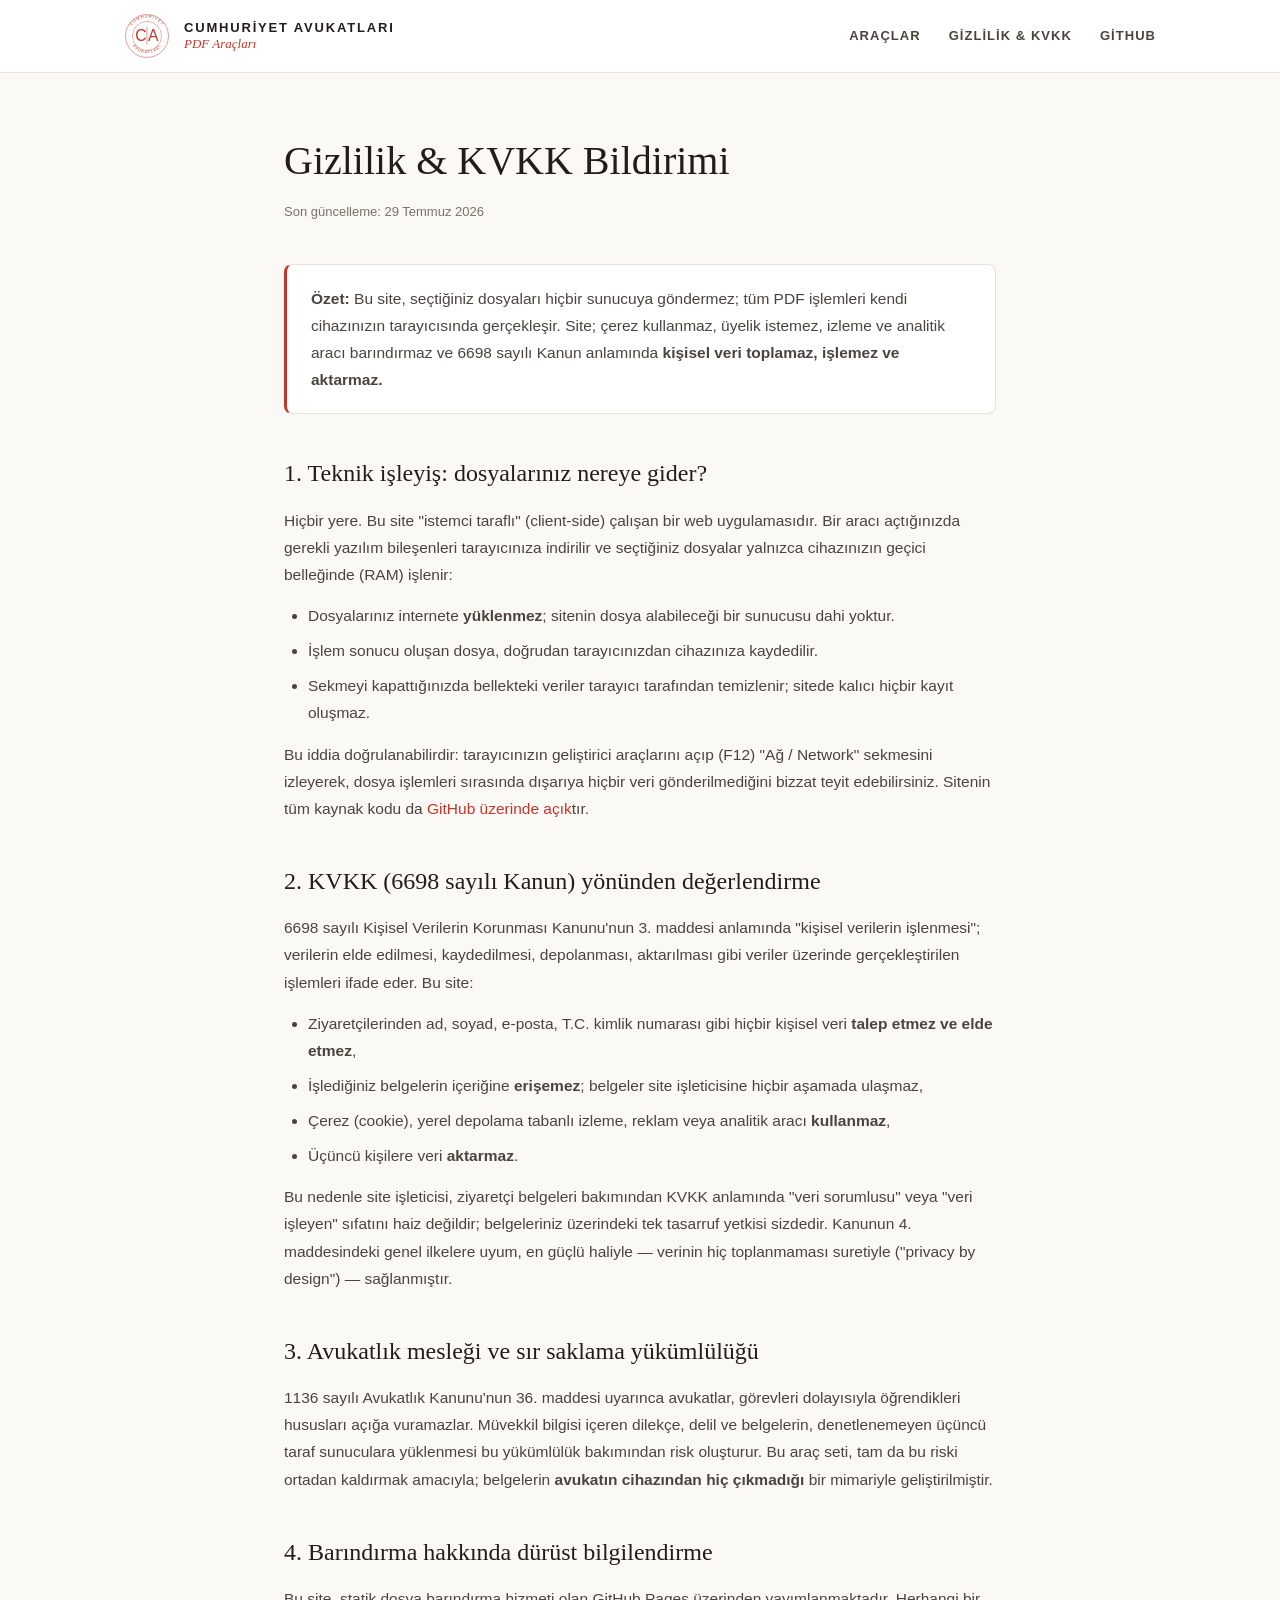
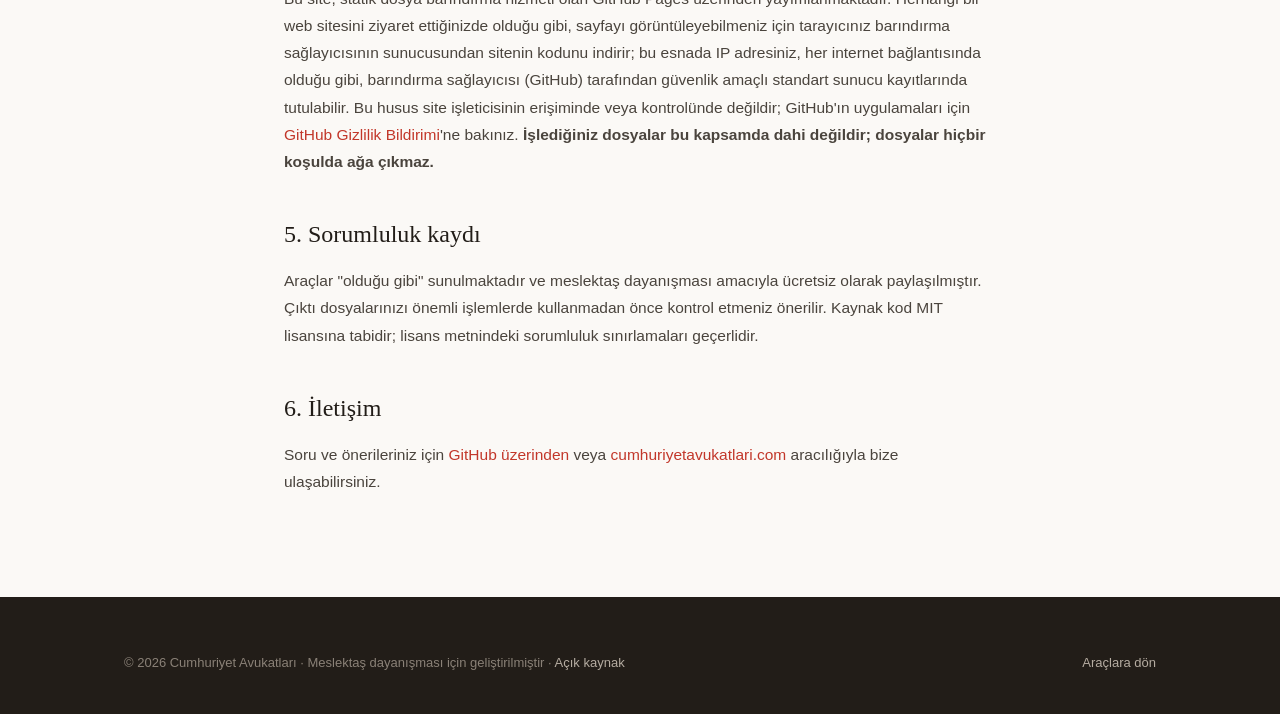
==== gizlilik.html @ 19252220 "Cumhuriyet Avukatları PDF Araçları: tarayıcıda çalışan açık kaynak PDF araç seti Avukatlar için %100" ====
<!DOCTYPE html>
<html lang="tr">
<head>
<meta charset="UTF-8">
<meta name="viewport" content="width=device-width, initial-scale=1.0">
<title>Gizlilik &amp; KVKK Bildirimi — Cumhuriyet Avukatları PDF Araçları</title>
<meta name="description" content="Cumhuriyet Avukatları PDF Araçları gizlilik ve KVKK bildirimi: bu site kişisel veri toplamaz, işlemez ve aktarmaz. Tüm işlemler tarayıcınızda gerçekleşir.">
<link rel="icon" type="image/svg+xml" href="assets/favicon.svg">
<link rel="stylesheet" href="assets/css/style.css">
</head>
<body>

<header class="site-header">
  <div class="container header-inner">
    <a class="brand" href="index.html">
      <img src="assets/logo.svg" alt="Cumhuriyet Avukatları logosu" class="brand-logo">
      <span class="brand-text"><strong>CUMHUR&#304;YET AVUKATLARI</strong><small>PDF Araçları</small></span>
    </a>
    <nav class="site-nav">
      <a href="index.html#araclar">Araçlar</a>
      <a href="gizlilik.html">Gizlilik &amp; KVKK</a>
      <a href="https://github.com/ersancetin/cumhuriyet-avukatlari" target="_blank" rel="noopener">GitHub</a>
    </nav>
  </div>
</header>

<main class="prose">
  <div class="container-narrow">
    <h1>Gizlilik &amp; KVKK Bildirimi</h1>
    <p class="updated">Son güncelleme: 29 Temmuz 2026</p>

    <div class="callout">
      <p><strong>Özet:</strong> Bu site, seçtiğiniz dosyaları hiçbir sunucuya göndermez; tüm PDF işlemleri
      kendi cihazınızın tarayıcısında gerçekleşir. Site; çerez kullanmaz, üyelik istemez, izleme ve analitik
      aracı barındırmaz ve 6698 sayılı Kanun anlamında <strong>kişisel veri toplamaz, işlemez ve aktarmaz.</strong></p>
    </div>

    <h2>1. Teknik işleyiş: dosyalarınız nereye gider?</h2>
    <p>Hiçbir yere. Bu site "istemci taraflı" (client-side) çalışan bir web uygulamasıdır. Bir aracı
    açtığınızda gerekli yazılım bileşenleri tarayıcınıza indirilir ve seçtiğiniz dosyalar yalnızca
    cihazınızın geçici belleğinde (RAM) işlenir:</p>
    <ul>
      <li>Dosyalarınız internete <strong>yüklenmez</strong>; sitenin dosya alabileceği bir sunucusu dahi yoktur.</li>
      <li>İşlem sonucu oluşan dosya, doğrudan tarayıcınızdan cihazınıza kaydedilir.</li>
      <li>Sekmeyi kapattığınızda bellekteki veriler tarayıcı tarafından temizlenir; sitede kalıcı hiçbir kayıt oluşmaz.</li>
    </ul>
    <p>Bu iddia doğrulanabilirdir: tarayıcınızın geliştirici araçlarını açıp (F12) "Ağ / Network" sekmesini
    izleyerek, dosya işlemleri sırasında dışarıya hiçbir veri gönderilmediğini bizzat teyit edebilirsiniz.
    Sitenin tüm kaynak kodu da <a href="https://github.com/ersancetin/cumhuriyet-avukatlari" target="_blank" rel="noopener">GitHub üzerinde açık</a>tır.</p>

    <h2>2. KVKK (6698 sayılı Kanun) yönünden değerlendirme</h2>
    <p>6698 sayılı Kişisel Verilerin Korunması Kanunu'nun 3. maddesi anlamında "kişisel verilerin işlenmesi";
    verilerin elde edilmesi, kaydedilmesi, depolanması, aktarılması gibi veriler üzerinde gerçekleştirilen
    işlemleri ifade eder. Bu site:</p>
    <ul>
      <li>Ziyaretçilerinden ad, soyad, e-posta, T.C. kimlik numarası gibi hiçbir kişisel veri <strong>talep etmez ve elde etmez</strong>,</li>
      <li>İşlediğiniz belgelerin içeriğine <strong>erişemez</strong>; belgeler site işleticisine hiçbir aşamada ulaşmaz,</li>
      <li>Çerez (cookie), yerel depolama tabanlı izleme, reklam veya analitik aracı <strong>kullanmaz</strong>,</li>
      <li>Üçüncü kişilere veri <strong>aktarmaz</strong>.</li>
    </ul>
    <p>Bu nedenle site işleticisi, ziyaretçi belgeleri bakımından KVKK anlamında "veri sorumlusu" veya
    "veri işleyen" sıfatını haiz değildir; belgeleriniz üzerindeki tek tasarruf yetkisi sizdedir. Kanunun
    4. maddesindeki genel ilkelere uyum, en güçlü haliyle — verinin hiç toplanmaması suretiyle ("privacy by design") — sağlanmıştır.</p>

    <h2>3. Avukatlık mesleği ve sır saklama yükümlülüğü</h2>
    <p>1136 sayılı Avukatlık Kanunu'nun 36. maddesi uyarınca avukatlar, görevleri dolayısıyla öğrendikleri
    hususları açığa vuramazlar. Müvekkil bilgisi içeren dilekçe, delil ve belgelerin, denetlenemeyen üçüncü
    taraf sunuculara yüklenmesi bu yükümlülük bakımından risk oluşturur. Bu araç seti, tam da bu riski ortadan
    kaldırmak amacıyla; belgelerin <strong>avukatın cihazından hiç çıkmadığı</strong> bir mimariyle geliştirilmiştir.</p>

    <h2>4. Barındırma hakkında dürüst bilgilendirme</h2>
    <p>Bu site, statik dosya barındırma hizmeti olan GitHub Pages üzerinden yayımlanmaktadır. Herhangi bir web
    sitesini ziyaret ettiğinizde olduğu gibi, sayfayı görüntüleyebilmeniz için tarayıcınız barındırma
    sağlayıcısının sunucusundan sitenin kodunu indirir; bu esnada IP adresiniz, her internet bağlantısında
    olduğu gibi, barındırma sağlayıcısı (GitHub) tarafından güvenlik amaçlı standart sunucu kayıtlarında
    tutulabilir. Bu husus site işleticisinin erişiminde veya kontrolünde değildir; GitHub'ın uygulamaları için
    <a href="https://docs.github.com/en/site-policy/privacy-policies/github-general-privacy-statement" target="_blank" rel="noopener">GitHub Gizlilik Bildirimi</a>'ne bakınız.
    <strong>İşlediğiniz dosyalar bu kapsamda dahi değildir; dosyalar hiçbir koşulda ağa çıkmaz.</strong></p>

    <h2>5. Sorumluluk kaydı</h2>
    <p>Araçlar "olduğu gibi" sunulmaktadır ve meslektaş dayanışması amacıyla ücretsiz olarak paylaşılmıştır.
    Çıktı dosyalarınızı önemli işlemlerde kullanmadan önce kontrol etmeniz önerilir. Kaynak kod MIT lisansına
    tabidir; lisans metnindeki sorumluluk sınırlamaları geçerlidir.</p>

    <h2>6. İletişim</h2>
    <p>Soru ve önerileriniz için <a href="https://github.com/ersancetin/cumhuriyet-avukatlari/issues" target="_blank" rel="noopener">GitHub üzerinden</a>
    veya <a href="https://cumhuriyetavukatlari.com" target="_blank" rel="noopener">cumhuriyetavukatlari.com</a> aracılığıyla bize ulaşabilirsiniz.</p>
  </div>
</main>

<footer class="site-footer">
  <div class="container">
    <div class="footer-bottom" style="border-top:none;margin-top:0;padding-top:0">
      <span>&copy; 2026 Cumhuriyet Avukatları &middot; Meslektaş dayanışması için geliştirilmiştir &middot; <a href="https://github.com/ersancetin/cumhuriyet-avukatlari" target="_blank" rel="noopener">Açık kaynak</a></span>
      <span><a href="index.html#araclar">Araçlara dön</a></span>
    </div>
  </div>
</footer>

</body>
</html>
---- assets/css/style.css ----
/* ============================================================
   Cumhuriyet Avukatları · PDF Araçları
   Açık kaynak — https://github.com/ersancetin/cumhuriyet-avukatlari
   ============================================================ */

:root {
  --red: #C2372A;
  --red-dark: #A32C20;
  --red-soft: #FBEEEC;
  --ink: #221D18;
  --ink-soft: #4A443D;
  --muted: #7A7268;
  --paper: #FBF9F6;
  --white: #FFFFFF;
  --line: #E9E2D9;
  --line-strong: #D8CFC4;
  --serif: Georgia, 'Times New Roman', Times, serif;
  --sans: -apple-system, BlinkMacSystemFont, 'Segoe UI', Roboto, 'Helvetica Neue', Arial, sans-serif;
  --radius: 10px;
  --shadow: 0 1px 2px rgba(34, 29, 24, .04), 0 8px 24px rgba(34, 29, 24, .05);
}

* { margin: 0; padding: 0; box-sizing: border-box; }

html { scroll-behavior: smooth; }

body {
  font-family: var(--sans);
  color: var(--ink);
  background: var(--paper);
  line-height: 1.6;
  font-size: 16px;
  -webkit-font-smoothing: antialiased;
}

.container { max-width: 1080px; margin: 0 auto; padding: 0 24px; }
.container-narrow { max-width: 760px; margin: 0 auto; padding: 0 24px; }

a { color: var(--red); text-decoration: none; }
a:hover { color: var(--red-dark); }

/* ---------- Header ---------- */

.site-header {
  background: var(--white);
  border-bottom: 1px solid var(--line);
  position: sticky;
  top: 0;
  z-index: 50;
}

.header-inner {
  display: flex;
  align-items: center;
  justify-content: space-between;
  height: 72px;
}

.brand { display: flex; align-items: center; gap: 14px; color: var(--ink); }
.brand:hover { color: var(--ink); }
.brand-logo { width: 46px; height: 46px; display: block; }
.brand-text { display: flex; flex-direction: column; line-height: 1.25; }
.brand-text strong {
  font-size: 13px;
  letter-spacing: .14em;
  font-weight: 700;
}
.brand-text small {
  font-family: var(--serif);
  font-style: italic;
  font-size: 13px;
  color: var(--red);
}

.site-nav { display: flex; gap: 28px; align-items: center; }
.site-nav a {
  color: var(--ink-soft);
  font-size: 13px;
  font-weight: 600;
  letter-spacing: .08em;
  text-transform: uppercase;
}
.site-nav a:hover { color: var(--red); }

/* ---------- Hero ---------- */

.hero { padding: 88px 0 64px; text-align: center; }

.overline {
  display: inline-block;
  font-size: 12px;
  font-weight: 700;
  letter-spacing: .22em;
  text-transform: uppercase;
  color: var(--red);
  margin-bottom: 20px;
}

.hero h1 {
  font-family: var(--serif);
  font-size: clamp(34px, 5vw, 52px);
  font-weight: 400;
  line-height: 1.15;
  max-width: 760px;
  margin: 0 auto 22px;
}

.hero h1 em { font-style: italic; color: var(--red); }

.hero p.lead {
  font-size: 18px;
  color: var(--muted);
  max-width: 640px;
  margin: 0 auto 36px;
}

.hero-actions { display: flex; gap: 14px; justify-content: center; flex-wrap: wrap; }

/* ---------- Buttons ---------- */

.btn {
  display: inline-flex;
  align-items: center;
  justify-content: center;
  gap: 8px;
  padding: 13px 28px;
  border-radius: 8px;
  font-size: 14px;
  font-weight: 700;
  letter-spacing: .04em;
  cursor: pointer;
  border: 1px solid transparent;
  transition: all .15s ease;
  font-family: var(--sans);
}

.btn-primary { background: var(--red); color: var(--white); }
.btn-primary:hover { background: var(--red-dark); color: var(--white); }
.btn-primary:disabled { background: var(--line-strong); cursor: not-allowed; color: var(--white); }

.btn-outline { background: transparent; color: var(--ink); border-color: var(--line-strong); }
.btn-outline:hover { border-color: var(--red); color: var(--red); }

.btn-block { width: 100%; padding: 15px 28px; font-size: 15px; }

/* ---------- Trust strip ---------- */

.trust-strip { border-top: 1px solid var(--line); border-bottom: 1px solid var(--line); background: var(--white); }
.trust-items { display: grid; grid-template-columns: repeat(auto-fit, minmax(200px, 1fr)); }
.trust-item {
  padding: 22px 16px;
  text-align: center;
  font-size: 12px;
  font-weight: 700;
  letter-spacing: .14em;
  text-transform: uppercase;
  color: var(--ink-soft);
  border-left: 1px solid var(--line);
  display: flex;
  align-items: center;
  justify-content: center;
  gap: 10px;
}
.trust-item:first-child { border-left: none; }
.trust-item svg { color: var(--red); flex-shrink: 0; }

/* ---------- Sections ---------- */

.section { padding: 80px 0; }
.section-head { text-align: center; margin-bottom: 48px; }
.section-head h2 {
  font-family: var(--serif);
  font-size: clamp(26px, 3.4vw, 36px);
  font-weight: 400;
  margin-bottom: 12px;
}
.section-head p { color: var(--muted); max-width: 560px; margin: 0 auto; }

/* ---------- Tool grid ---------- */

.tool-grid {
  display: grid;
  grid-template-columns: repeat(auto-fill, minmax(240px, 1fr));
  gap: 18px;
}

.tool-card {
  background: var(--white);
  border: 1px solid var(--line);
  border-radius: var(--radius);
  padding: 26px 24px;
  color: var(--ink);
  display: block;
  transition: all .15s ease;
}
.tool-card:hover {
  border-color: var(--red);
  transform: translateY(-2px);
  box-shadow: var(--shadow);
  color: var(--ink);
}
.tool-card .icon {
  width: 42px; height: 42px;
  border-radius: 9px;
  background: var(--red-soft);
  color: var(--red);
  display: flex; align-items: center; justify-content: center;
  margin-bottom: 16px;
}
.tool-card h3 { font-size: 16px; font-weight: 700; margin-bottom: 6px; }
.tool-card p { font-size: 13.5px; color: var(--muted); line-height: 1.5; }
.tool-card .badge {
  display: inline-block;
  font-size: 10px;
  font-weight: 700;
  letter-spacing: .1em;
  text-transform: uppercase;
  color: var(--red);
  border: 1px solid var(--red);
  border-radius: 99px;
  padding: 2px 9px;
  margin-top: 12px;
}

/* ---------- Security section ---------- */

.section-dark {
  background: var(--ink);
  color: #EFEAE3;
  padding: 84px 0;
}
.section-dark .section-head h2 { color: var(--white); }
.section-dark .section-head p { color: #B5ACA1; }

.sec-grid { display: grid; grid-template-columns: repeat(auto-fit, minmax(260px, 1fr)); gap: 40px; margin-top: 8px; }
.sec-item h3 {
  font-family: var(--serif);
  font-weight: 400;
  font-size: 19px;
  color: var(--white);
  margin-bottom: 10px;
  display: flex; align-items: center; gap: 10px;
}
.sec-item h3 svg { color: var(--red); flex-shrink: 0; }
.sec-item p { font-size: 14.5px; color: #B5ACA1; line-height: 1.7; }
.sec-item a { color: #E8A79E; }
.sec-item a:hover { color: var(--white); }

.sec-note {
  margin-top: 48px;
  border: 1px solid #3A342D;
  border-left: 3px solid var(--red);
  border-radius: 8px;
  padding: 22px 26px;
  font-size: 14.5px;
  color: #CFC7BC;
  line-height: 1.7;
}
.sec-note strong { color: var(--white); }

/* ---------- Open source section ---------- */

.opensource { text-align: center; }
.opensource .kicker { font-family: var(--serif); font-style: italic; color: var(--muted); margin-bottom: 28px; font-size: 17px; }
.code-chip {
  display: inline-flex;
  align-items: center;
  gap: 10px;
  font-family: ui-monospace, 'SF Mono', Menlo, Consolas, monospace;
  font-size: 13.5px;
  background: var(--white);
  border: 1px solid var(--line-strong);
  border-radius: 8px;
  padding: 12px 20px;
  color: var(--ink-soft);
}

/* ---------- Footer ---------- */

.site-footer {
  background: var(--ink);
  color: #B5ACA1;
  padding: 56px 0 40px;
  font-size: 14px;
}
.footer-grid { display: flex; justify-content: space-between; gap: 40px; flex-wrap: wrap; }
.footer-brand { max-width: 380px; }
.footer-brand .brand-text strong { color: var(--white); }
.footer-brand p { margin-top: 16px; line-height: 1.7; font-size: 13.5px; }
.footer-col h4 {
  font-size: 12px;
  letter-spacing: .16em;
  text-transform: uppercase;
  color: var(--white);
  margin-bottom: 14px;
}
.footer-col ul { list-style: none; }
.footer-col li { margin-bottom: 9px; }
.footer-col a { color: #B5ACA1; }
.footer-col a:hover { color: var(--white); }
.footer-bottom {
  border-top: 1px solid #3A342D;
  margin-top: 44px;
  padding-top: 24px;
  display: flex;
  justify-content: space-between;
  gap: 16px;
  flex-wrap: wrap;
  font-size: 13px;
  color: #8A8177;
}
.footer-bottom a { color: #B5ACA1; }
.footer-bottom a:hover { color: var(--white); }

/* ---------- Tool page ---------- */

.tool-page { padding: 56px 0 88px; }
.tool-head { text-align: center; margin-bottom: 36px; }
.tool-head .icon {
  width: 56px; height: 56px;
  border-radius: 12px;
  background: var(--red-soft);
  color: var(--red);
  display: inline-flex; align-items: center; justify-content: center;
  margin-bottom: 18px;
}
.tool-head h1 { font-family: var(--serif); font-weight: 400; font-size: clamp(28px, 4vw, 38px); margin-bottom: 10px; }
.tool-head p { color: var(--muted); max-width: 560px; margin: 0 auto; }

.privacy-pill {
  display: inline-flex;
  align-items: center;
  gap: 8px;
  margin-top: 18px;
  font-size: 12.5px;
  font-weight: 600;
  color: #22683B;
  background: #EDF6F0;
  border: 1px solid #CCE5D6;
  border-radius: 99px;
  padding: 7px 16px;
}
.privacy-pill svg { flex-shrink: 0; }

.tool-panel {
  background: var(--white);
  border: 1px solid var(--line);
  border-radius: 14px;
  padding: 28px;
  box-shadow: var(--shadow);
}

.dropzone {
  border: 1.5px dashed var(--line-strong);
  border-radius: 12px;
  padding: 52px 24px;
  text-align: center;
  cursor: pointer;
  transition: all .15s ease;
  background: var(--paper);
}
.dropzone:hover, .dropzone.dragover { border-color: var(--red); background: var(--red-soft); }
.dropzone svg { color: var(--red); margin-bottom: 14px; }
.dropzone .dz-title { font-weight: 700; font-size: 16px; margin-bottom: 6px; }
.dropzone .dz-sub { font-size: 13.5px; color: var(--muted); }
.dropzone input[type=file] { display: none; }

.file-list { margin-top: 18px; display: flex; flex-direction: column; gap: 8px; }
.file-row {
  display: flex;
  align-items: center;
  gap: 12px;
  border: 1px solid var(--line);
  border-radius: 8px;
  padding: 10px 14px;
  background: var(--white);
  font-size: 14px;
}
.file-row .f-icon { color: var(--red); flex-shrink: 0; display: flex; }
.file-row .f-name { flex: 1; overflow: hidden; text-overflow: ellipsis; white-space: nowrap; font-weight: 600; }
.file-row .f-meta { color: var(--muted); font-size: 12.5px; white-space: nowrap; }
.file-row .f-actions { display: flex; gap: 4px; }
.icon-btn {
  border: 1px solid var(--line);
  background: var(--white);
  border-radius: 6px;
  width: 28px; height: 28px;
  display: inline-flex; align-items: center; justify-content: center;
  cursor: pointer;
  color: var(--ink-soft);
  font-size: 14px;
  line-height: 1;
  transition: all .12s ease;
}
.icon-btn:hover { border-color: var(--red); color: var(--red); }
.icon-btn:disabled { opacity: .35; cursor: default; }
.icon-btn:disabled:hover { border-color: var(--line); color: var(--ink-soft); }

.options { margin-top: 22px; display: grid; gap: 18px; }
.opt-group label.opt-label {
  display: block;
  font-size: 12px;
  font-weight: 700;
  letter-spacing: .1em;
  text-transform: uppercase;
  color: var(--ink-soft);
  margin-bottom: 8px;
}
.opt-row { display: flex; gap: 10px; flex-wrap: wrap; }
.opt-choice {
  border: 1px solid var(--line-strong);
  border-radius: 8px;
  padding: 9px 16px;
  font-size: 13.5px;
  font-weight: 600;
  cursor: pointer;
  background: var(--white);
  color: var(--ink-soft);
  transition: all .12s ease;
  user-select: none;
}
.opt-choice:hover { border-color: var(--red); }
.opt-choice.active { border-color: var(--red); background: var(--red-soft); color: var(--red); }
.opt-choice input { display: none; }

.text-input, select.text-input {
  width: 100%;
  border: 1px solid var(--line-strong);
  border-radius: 8px;
  padding: 11px 14px;
  font-size: 14.5px;
  font-family: var(--sans);
  color: var(--ink);
  background: var(--white);
}
.text-input:focus { outline: none; border-color: var(--red); }
.opt-hint { font-size: 12.5px; color: var(--muted); margin-top: 6px; }

.range-wrap { display: flex; align-items: center; gap: 14px; }
.range-wrap input[type=range] { flex: 1; accent-color: var(--red); }
.range-val { font-size: 13px; font-weight: 700; color: var(--ink-soft); min-width: 44px; text-align: right; }

.run-area { margin-top: 24px; }

.progress-wrap { margin-top: 18px; display: none; }
.progress-bar { height: 6px; background: var(--line); border-radius: 99px; overflow: hidden; }
.progress-fill { height: 100%; width: 0%; background: var(--red); border-radius: 99px; transition: width .2s ease; }
.status-text { margin-top: 10px; font-size: 13.5px; color: var(--muted); text-align: center; }

.result-area { margin-top: 22px; display: none; }
.result-box {
  border: 1px solid #CCE5D6;
  background: #EDF6F0;
  border-radius: 10px;
  padding: 22px;
  text-align: center;
}
.result-box .r-title { font-weight: 700; color: #22683B; margin-bottom: 4px; }
.result-box .r-sub { font-size: 13.5px; color: var(--muted); margin-bottom: 16px; }

.error-box {
  margin-top: 18px;
  border: 1px solid #E7C4BE;
  background: #FBEEEC;
  color: #8E2B20;
  border-radius: 10px;
  padding: 16px 20px;
  font-size: 14px;
  display: none;
}

.tool-note {
  margin-top: 20px;
  font-size: 13px;
  color: var(--muted);
  border-left: 3px solid var(--line-strong);
  padding-left: 14px;
  line-height: 1.6;
}

.back-link {
  display: inline-flex;
  align-items: center;
  gap: 6px;
  font-size: 13px;
  font-weight: 600;
  letter-spacing: .06em;
  text-transform: uppercase;
  color: var(--muted);
  margin-bottom: 28px;
}
.back-link:hover { color: var(--red); }

/* ---------- Legal / prose page ---------- */

.prose { padding: 56px 0 88px; }
.prose h1 { font-family: var(--serif); font-weight: 400; font-size: clamp(30px, 4vw, 40px); margin-bottom: 8px; }
.prose .updated { font-size: 13px; color: var(--muted); margin-bottom: 40px; }
.prose h2 { font-family: var(--serif); font-weight: 400; font-size: 24px; margin: 40px 0 14px; }
.prose h3 { font-size: 16px; margin: 26px 0 10px; }
.prose p, .prose li { color: var(--ink-soft); font-size: 15.5px; line-height: 1.75; }
.prose p { margin-bottom: 14px; }
.prose ul, .prose ol { padding-left: 24px; margin-bottom: 14px; }
.prose li { margin-bottom: 8px; }
.prose .callout {
  border: 1px solid var(--line);
  border-left: 3px solid var(--red);
  background: var(--white);
  border-radius: 8px;
  padding: 20px 24px;
  margin: 24px 0;
}
.prose .callout p { margin-bottom: 0; }

/* ---------- Responsive ---------- */

@media (max-width: 720px) {
  .header-inner { height: 64px; }
  .brand-text strong { font-size: 11px; }
  .site-nav { gap: 16px; }
  .site-nav a { font-size: 11px; }
  .hero { padding: 60px 0 48px; }
  .section { padding: 56px 0; }
  .tool-panel { padding: 20px 16px; }
  .trust-item { border-left: none; border-top: 1px solid var(--line); }
  .trust-item:first-child { border-top: none; }
}
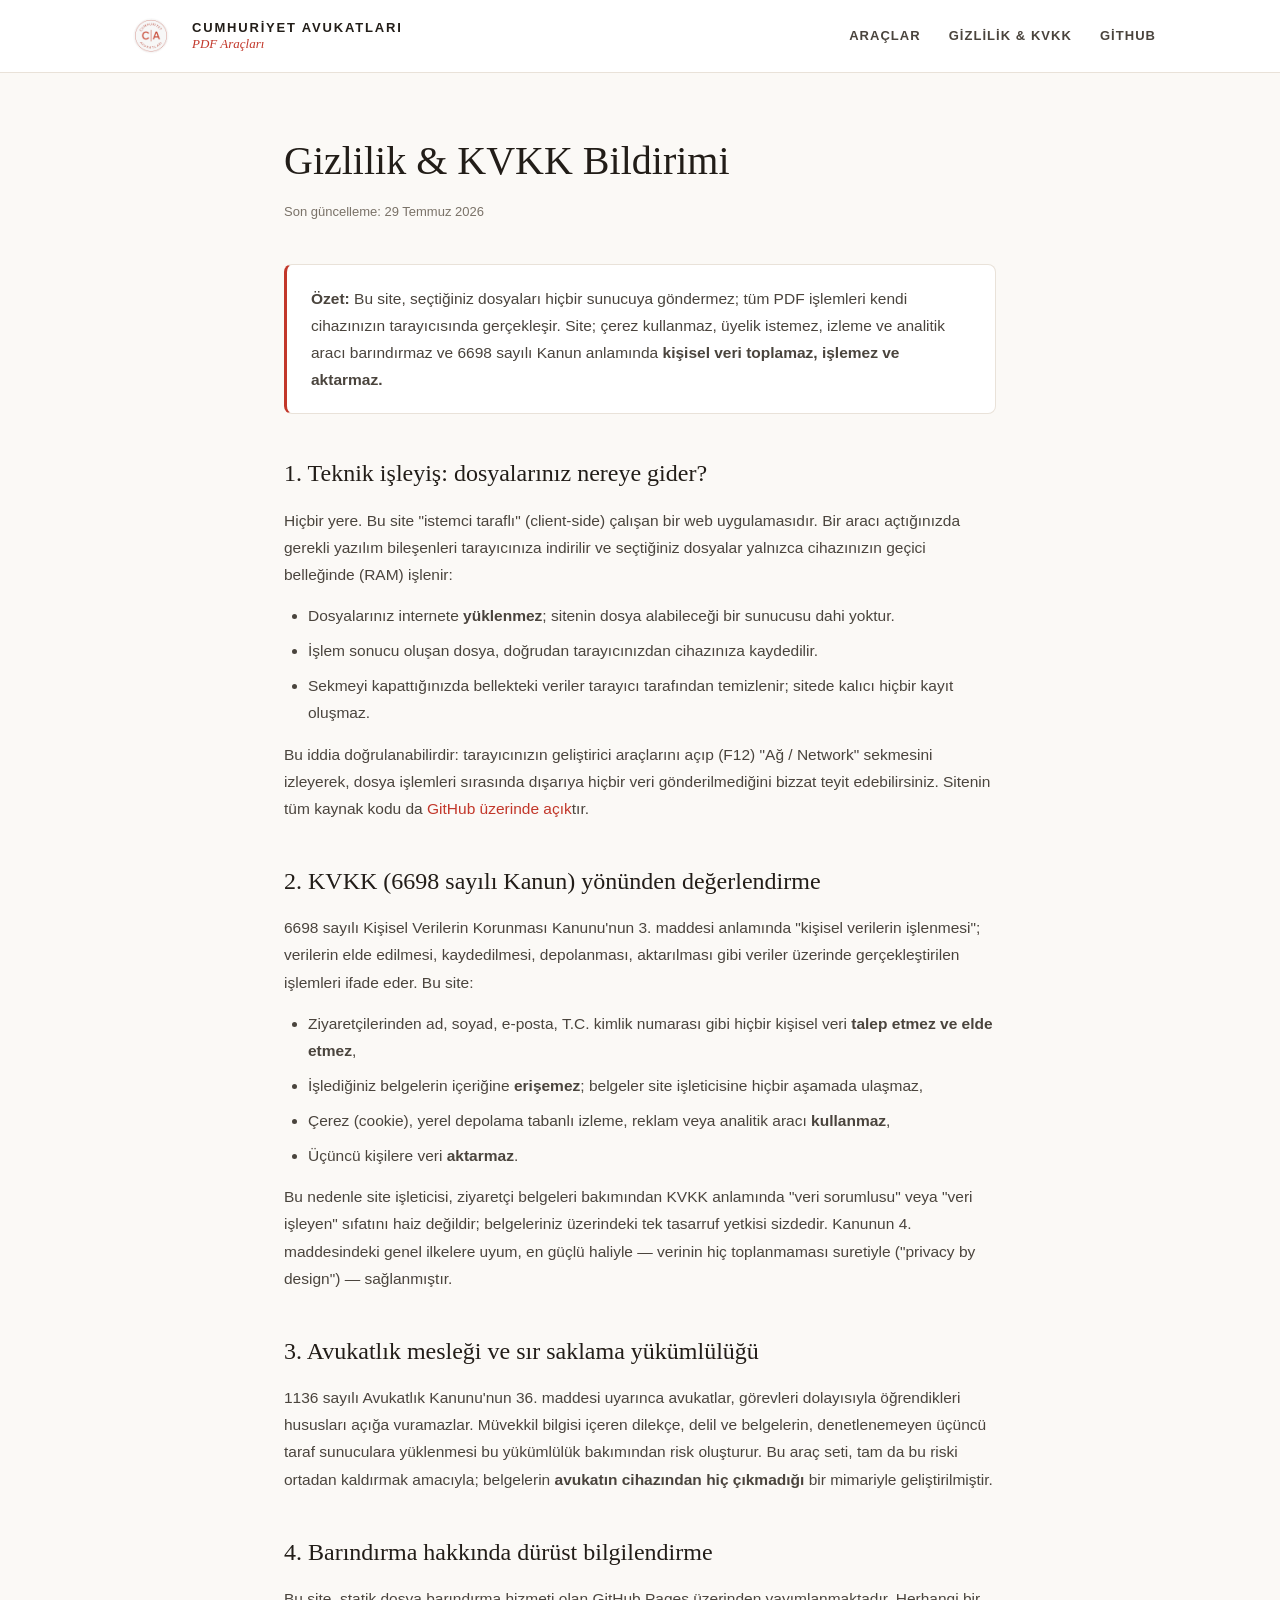
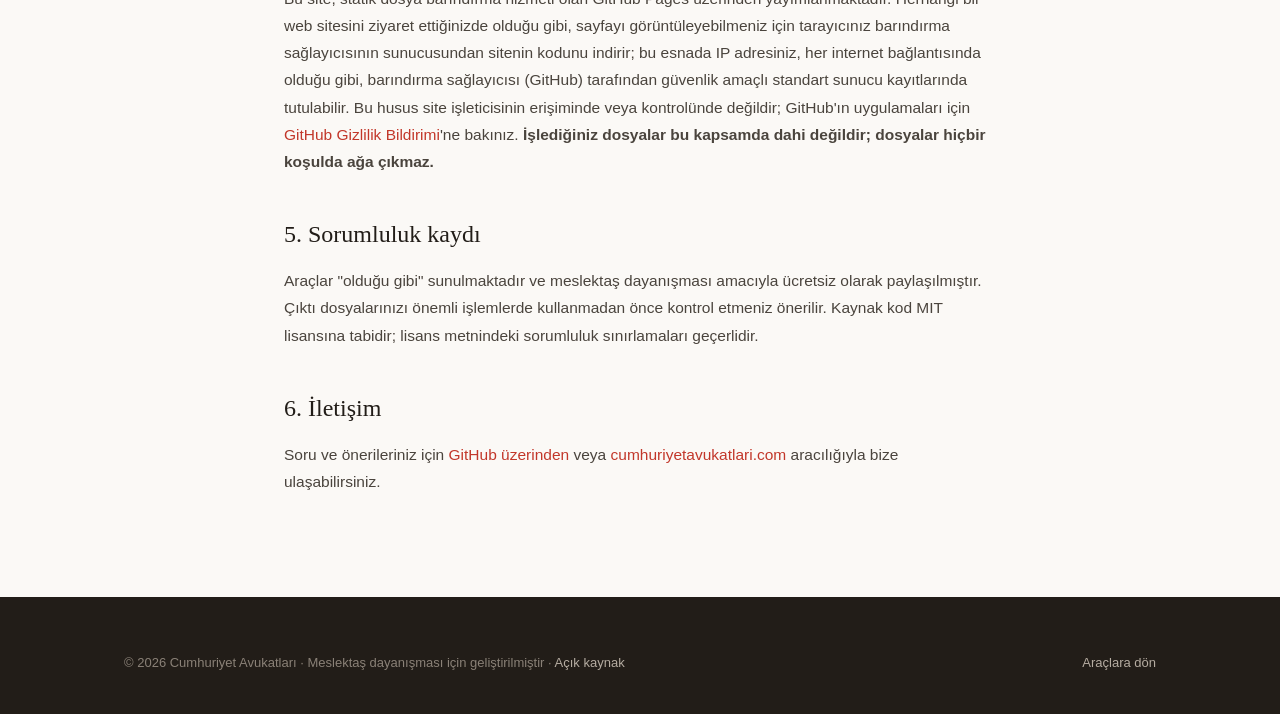
==== commit 5cd5c6ed: "Orijinal Cumhuriyet Avukatları logosunu kullan Kendi çizilen SVG logo ve favicon kaldırıldı; depoya " ====
--- a/gizlilik.html
+++ b/gizlilik.html
@@ -5,7 +5,7 @@
 <meta name="viewport" content="width=device-width, initial-scale=1.0">
 <title>Gizlilik &amp; KVKK Bildirimi — Cumhuriyet Avukatları PDF Araçları</title>
 <meta name="description" content="Cumhuriyet Avukatları PDF Araçları gizlilik ve KVKK bildirimi: bu site kişisel veri toplamaz, işlemez ve aktarmaz. Tüm işlemler tarayıcınızda gerçekleşir.">
-<link rel="icon" type="image/svg+xml" href="assets/favicon.svg">
+<link rel="icon" type="image/png" href="assets/favicon.png">
 <link rel="stylesheet" href="assets/css/style.css">
 </head>
 <body>
@@ -13,7 +13,7 @@
 <header class="site-header">
   <div class="container header-inner">
     <a class="brand" href="index.html">
-      <img src="assets/logo.svg" alt="Cumhuriyet Avukatları logosu" class="brand-logo">
+      <img src="assets/logo.png" alt="Cumhuriyet Avukatları logosu" class="brand-logo">
       <span class="brand-text"><strong>CUMHUR&#304;YET AVUKATLARI</strong><small>PDF Araçları</small></span>
     </a>
     <nav class="site-nav">
--- a/assets/css/style.css
+++ b/assets/css/style.css
@@ -58,7 +58,7 @@
 
 .brand { display: flex; align-items: center; gap: 14px; color: var(--ink); }
 .brand:hover { color: var(--ink); }
-.brand-logo { width: 46px; height: 46px; display: block; }
+.brand-logo { width: 54px; height: 54px; display: block; }
 .brand-text { display: flex; flex-direction: column; line-height: 1.25; }
 .brand-text strong {
   font-size: 13px;
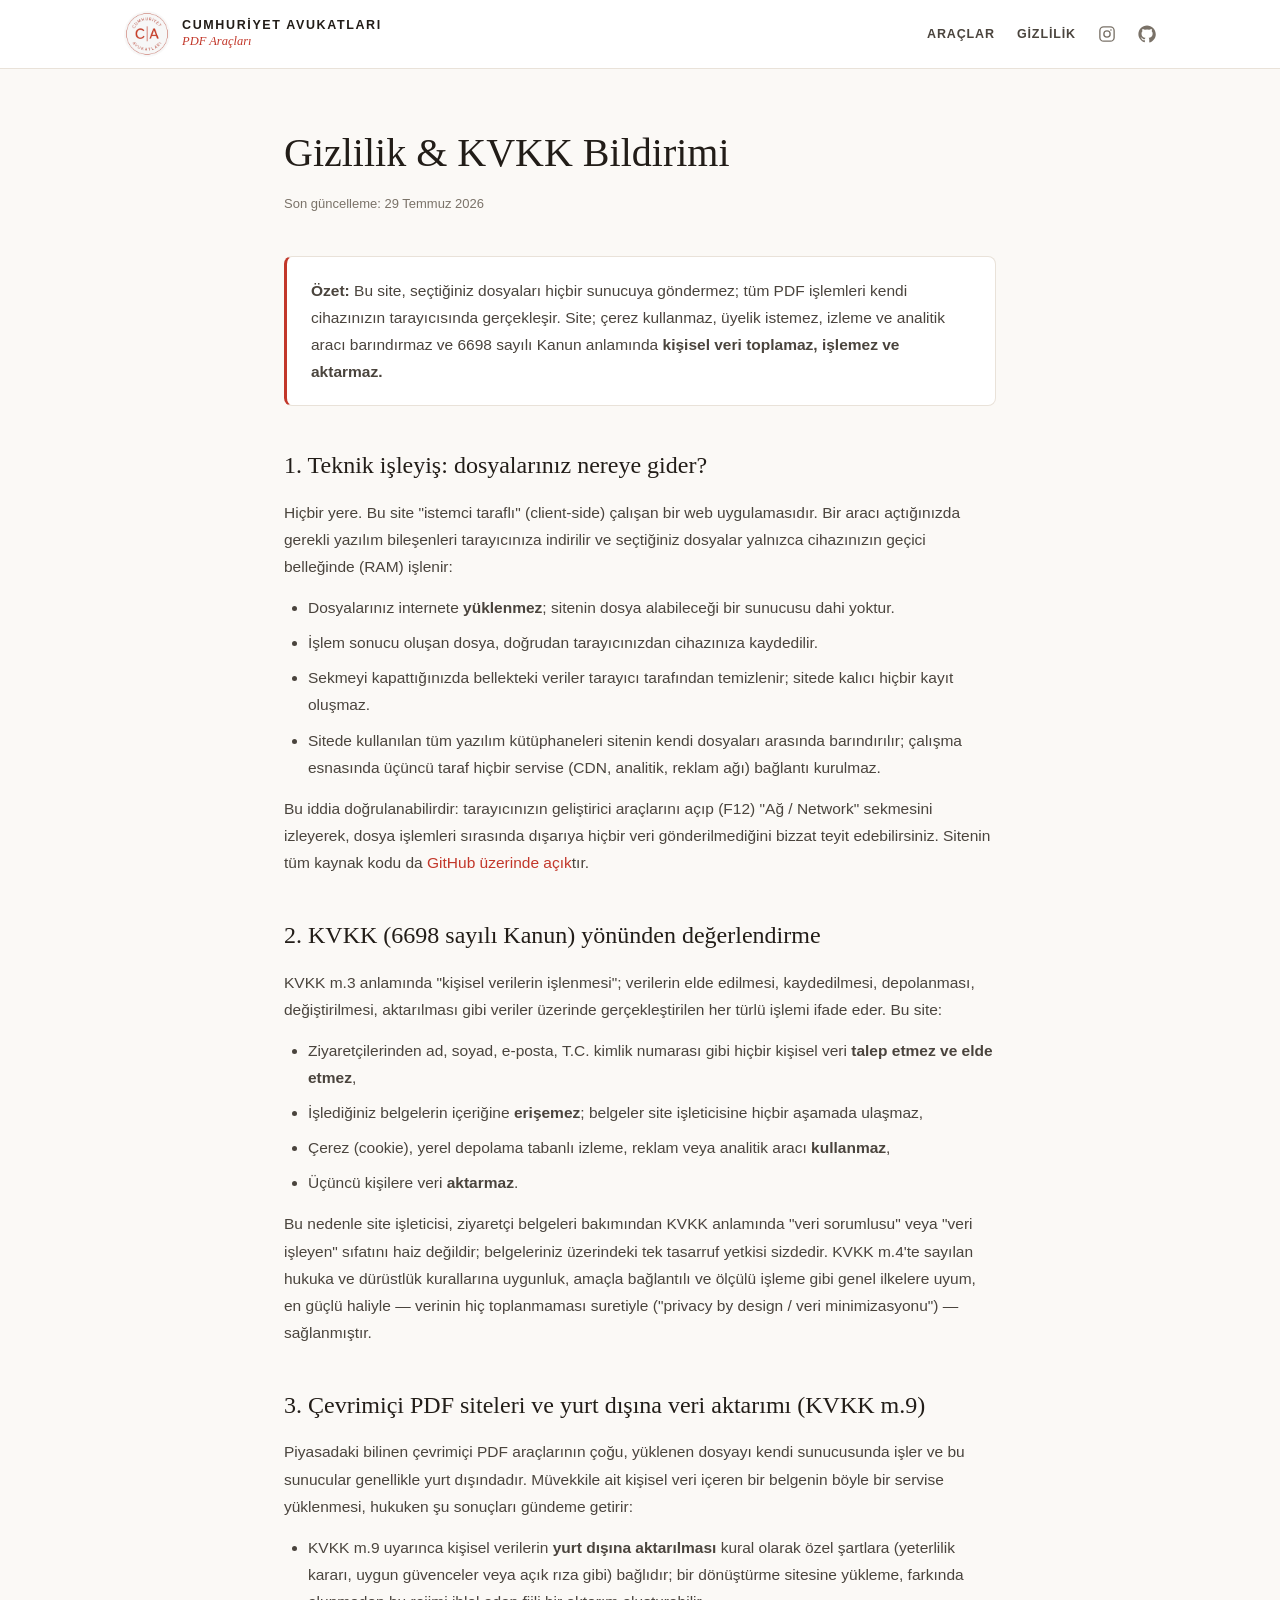
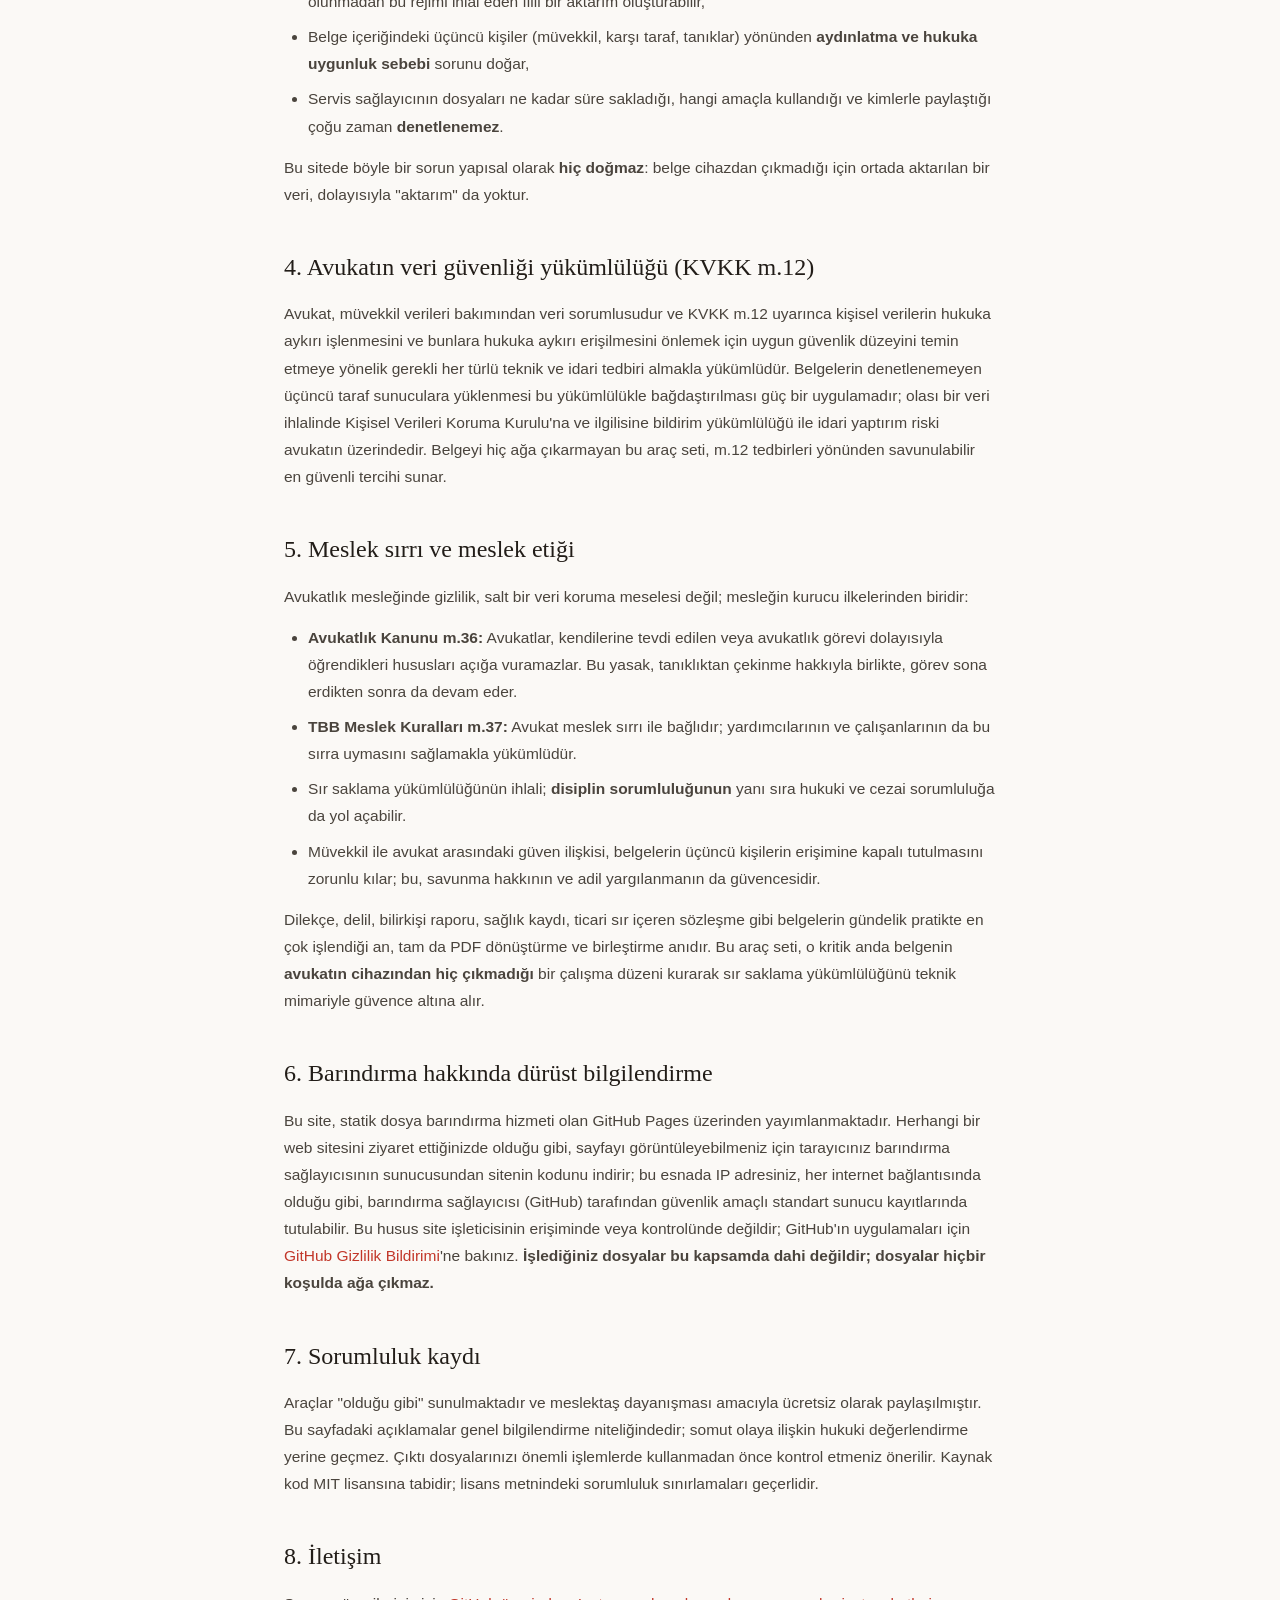
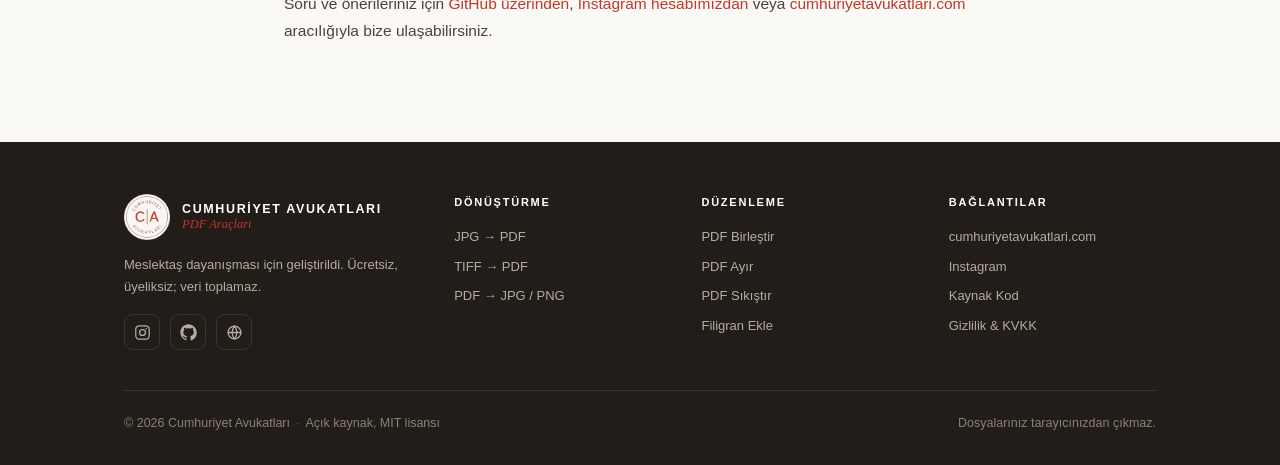
==== commit c5df9acc: "Tasarım yenileme: mobil uyum, kategorili araçlar, Instagram ve zengin KVKK içeriği - Mobilde hamburg" ====
--- a/gizlilik.html
+++ b/gizlilik.html
@@ -16,10 +16,14 @@
       <img src="assets/logo.png" alt="Cumhuriyet Avukatları logosu" class="brand-logo">
       <span class="brand-text"><strong>CUMHUR&#304;YET AVUKATLARI</strong><small>PDF Araçları</small></span>
     </a>
-    <nav class="site-nav">
+    <button class="nav-toggle" id="nav-toggle" aria-label="Menü" aria-expanded="false">
+      <svg width="20" height="20" viewBox="0 0 24 24" fill="none" stroke="currentColor" stroke-width="2" stroke-linecap="round"><path d="M4 7h16M4 12h16M4 17h16"/></svg>
+    </button>
+    <nav class="site-nav" id="site-nav">
       <a href="index.html#araclar">Araçlar</a>
-      <a href="gizlilik.html">Gizlilik &amp; KVKK</a>
-      <a href="https://github.com/ersancetin/cumhuriyet-avukatlari" target="_blank" rel="noopener">GitHub</a>
+      <a href="gizlilik.html">Gizlilik</a>
+      <a class="nav-icon" href="https://www.instagram.com/cumhuriyetavukatlari" target="_blank" rel="noopener" title="Instagram" aria-label="Instagram"><svg width="18" height="18" viewBox="0 0 24 24" fill="none" stroke="currentColor" stroke-width="1.8" stroke-linecap="round" stroke-linejoin="round"><rect x="2.5" y="2.5" width="19" height="19" rx="5"/><circle cx="12" cy="12" r="4.2"/><circle cx="17.3" cy="6.7" r="1.1" fill="currentColor" stroke="none"/></svg></a>
+      <a class="nav-icon" href="https://github.com/ersancetin/cumhuriyet-avukatlari" target="_blank" rel="noopener" title="GitHub" aria-label="GitHub"><svg width="18" height="18" viewBox="0 0 24 24" fill="currentColor"><path d="M12 .5C5.6.5.5 5.6.5 12c0 5.1 3.3 9.4 7.9 10.9.6.1.8-.2.8-.6v-2c-3.2.7-3.9-1.4-3.9-1.4-.5-1.3-1.3-1.7-1.3-1.7-1-.7.1-.7.1-.7 1.2.1 1.8 1.2 1.8 1.2 1 1.8 2.8 1.3 3.4 1 .1-.8.4-1.3.7-1.6-2.6-.3-5.3-1.3-5.3-5.7 0-1.3.4-2.3 1.2-3.1-.1-.3-.5-1.5.1-3.1 0 0 1-.3 3.2 1.2a11 11 0 0 1 5.8 0c2.2-1.5 3.2-1.2 3.2-1.2.6 1.6.2 2.8.1 3.1.8.8 1.2 1.8 1.2 3.1 0 4.4-2.7 5.4-5.3 5.7.4.4.8 1.1.8 2.2v3.3c0 .4.2.7.8.6 4.6-1.5 7.9-5.8 7.9-10.9C23.5 5.6 18.4.5 12 .5z"/></svg></a>
     </nav>
   </div>
 </header>
@@ -43,15 +47,16 @@
       <li>Dosyalarınız internete <strong>yüklenmez</strong>; sitenin dosya alabileceği bir sunucusu dahi yoktur.</li>
       <li>İşlem sonucu oluşan dosya, doğrudan tarayıcınızdan cihazınıza kaydedilir.</li>
       <li>Sekmeyi kapattığınızda bellekteki veriler tarayıcı tarafından temizlenir; sitede kalıcı hiçbir kayıt oluşmaz.</li>
+      <li>Sitede kullanılan tüm yazılım kütüphaneleri sitenin kendi dosyaları arasında barındırılır; çalışma
+      esnasında üçüncü taraf hiçbir servise (CDN, analitik, reklam ağı) bağlantı kurulmaz.</li>
     </ul>
     <p>Bu iddia doğrulanabilirdir: tarayıcınızın geliştirici araçlarını açıp (F12) "Ağ / Network" sekmesini
     izleyerek, dosya işlemleri sırasında dışarıya hiçbir veri gönderilmediğini bizzat teyit edebilirsiniz.
     Sitenin tüm kaynak kodu da <a href="https://github.com/ersancetin/cumhuriyet-avukatlari" target="_blank" rel="noopener">GitHub üzerinde açık</a>tır.</p>
 
     <h2>2. KVKK (6698 sayılı Kanun) yönünden değerlendirme</h2>
-    <p>6698 sayılı Kişisel Verilerin Korunması Kanunu'nun 3. maddesi anlamında "kişisel verilerin işlenmesi";
-    verilerin elde edilmesi, kaydedilmesi, depolanması, aktarılması gibi veriler üzerinde gerçekleştirilen
-    işlemleri ifade eder. Bu site:</p>
+    <p>KVKK m.3 anlamında "kişisel verilerin işlenmesi"; verilerin elde edilmesi, kaydedilmesi, depolanması,
+    değiştirilmesi, aktarılması gibi veriler üzerinde gerçekleştirilen her türlü işlemi ifade eder. Bu site:</p>
     <ul>
       <li>Ziyaretçilerinden ad, soyad, e-posta, T.C. kimlik numarası gibi hiçbir kişisel veri <strong>talep etmez ve elde etmez</strong>,</li>
       <li>İşlediğiniz belgelerin içeriğine <strong>erişemez</strong>; belgeler site işleticisine hiçbir aşamada ulaşmaz,</li>
@@ -59,16 +64,56 @@
       <li>Üçüncü kişilere veri <strong>aktarmaz</strong>.</li>
     </ul>
     <p>Bu nedenle site işleticisi, ziyaretçi belgeleri bakımından KVKK anlamında "veri sorumlusu" veya
-    "veri işleyen" sıfatını haiz değildir; belgeleriniz üzerindeki tek tasarruf yetkisi sizdedir. Kanunun
-    4. maddesindeki genel ilkelere uyum, en güçlü haliyle — verinin hiç toplanmaması suretiyle ("privacy by design") — sağlanmıştır.</p>
+    "veri işleyen" sıfatını haiz değildir; belgeleriniz üzerindeki tek tasarruf yetkisi sizdedir. KVKK
+    m.4'te sayılan hukuka ve dürüstlük kurallarına uygunluk, amaçla bağlantılı ve ölçülü işleme gibi genel
+    ilkelere uyum, en güçlü haliyle — verinin hiç toplanmaması suretiyle ("privacy by design / veri
+    minimizasyonu") — sağlanmıştır.</p>
 
-    <h2>3. Avukatlık mesleği ve sır saklama yükümlülüğü</h2>
-    <p>1136 sayılı Avukatlık Kanunu'nun 36. maddesi uyarınca avukatlar, görevleri dolayısıyla öğrendikleri
-    hususları açığa vuramazlar. Müvekkil bilgisi içeren dilekçe, delil ve belgelerin, denetlenemeyen üçüncü
-    taraf sunuculara yüklenmesi bu yükümlülük bakımından risk oluşturur. Bu araç seti, tam da bu riski ortadan
-    kaldırmak amacıyla; belgelerin <strong>avukatın cihazından hiç çıkmadığı</strong> bir mimariyle geliştirilmiştir.</p>
+    <h2>3. Çevrimiçi PDF siteleri ve yurt dışına veri aktarımı (KVKK m.9)</h2>
+    <p>Piyasadaki bilinen çevrimiçi PDF araçlarının çoğu, yüklenen dosyayı kendi sunucusunda işler ve bu
+    sunucular genellikle yurt dışındadır. Müvekkile ait kişisel veri içeren bir belgenin böyle bir servise
+    yüklenmesi, hukuken şu sonuçları gündeme getirir:</p>
+    <ul>
+      <li>KVKK m.9 uyarınca kişisel verilerin <strong>yurt dışına aktarılması</strong> kural olarak özel şartlara
+      (yeterlilik kararı, uygun güvenceler veya açık rıza gibi) bağlıdır; bir dönüştürme sitesine yükleme,
+      farkında olunmadan bu rejimi ihlal eden fiili bir aktarım oluşturabilir,</li>
+      <li>Belge içeriğindeki üçüncü kişiler (müvekkil, karşı taraf, tanıklar) yönünden <strong>aydınlatma ve
+      hukuka uygunluk sebebi</strong> sorunu doğar,</li>
+      <li>Servis sağlayıcının dosyaları ne kadar süre sakladığı, hangi amaçla kullandığı ve kimlerle
+      paylaştığı çoğu zaman <strong>denetlenemez</strong>.</li>
+    </ul>
+    <p>Bu sitede böyle bir sorun yapısal olarak <strong>hiç doğmaz</strong>: belge cihazdan çıkmadığı için
+    ortada aktarılan bir veri, dolayısıyla "aktarım" da yoktur.</p>
 
-    <h2>4. Barındırma hakkında dürüst bilgilendirme</h2>
+    <h2>4. Avukatın veri güvenliği yükümlülüğü (KVKK m.12)</h2>
+    <p>Avukat, müvekkil verileri bakımından veri sorumlusudur ve KVKK m.12 uyarınca kişisel verilerin
+    hukuka aykırı işlenmesini ve bunlara hukuka aykırı erişilmesini önlemek için uygun güvenlik düzeyini
+    temin etmeye yönelik gerekli her türlü teknik ve idari tedbiri almakla yükümlüdür. Belgelerin
+    denetlenemeyen üçüncü taraf sunuculara yüklenmesi bu yükümlülükle bağdaştırılması güç bir uygulamadır;
+    olası bir veri ihlalinde Kişisel Verileri Koruma Kurulu'na ve ilgilisine bildirim yükümlülüğü ile
+    idari yaptırım riski avukatın üzerindedir. Belgeyi hiç ağa çıkarmayan bu araç seti, m.12 tedbirleri
+    yönünden savunulabilir en güvenli tercihi sunar.</p>
+
+    <h2>5. Meslek sırrı ve meslek etiği</h2>
+    <p>Avukatlık mesleğinde gizlilik, salt bir veri koruma meselesi değil; mesleğin kurucu ilkelerinden
+    biridir:</p>
+    <ul>
+      <li><strong>Avukatlık Kanunu m.36:</strong> Avukatlar, kendilerine tevdi edilen veya avukatlık görevi
+      dolayısıyla öğrendikleri hususları açığa vuramazlar. Bu yasak, tanıklıktan çekinme hakkıyla birlikte,
+      görev sona erdikten sonra da devam eder.</li>
+      <li><strong>TBB Meslek Kuralları m.37:</strong> Avukat meslek sırrı ile bağlıdır; yardımcılarının ve
+      çalışanlarının da bu sırra uymasını sağlamakla yükümlüdür.</li>
+      <li>Sır saklama yükümlülüğünün ihlali; <strong>disiplin sorumluluğunun</strong> yanı sıra hukuki ve
+      cezai sorumluluğa da yol açabilir.</li>
+      <li>Müvekkil ile avukat arasındaki güven ilişkisi, belgelerin üçüncü kişilerin erişimine kapalı
+      tutulmasını zorunlu kılar; bu, savunma hakkının ve adil yargılanmanın da güvencesidir.</li>
+    </ul>
+    <p>Dilekçe, delil, bilirkişi raporu, sağlık kaydı, ticari sır içeren sözleşme gibi belgelerin gündelik
+    pratikte en çok işlendiği an, tam da PDF dönüştürme ve birleştirme anıdır. Bu araç seti, o kritik anda
+    belgenin <strong>avukatın cihazından hiç çıkmadığı</strong> bir çalışma düzeni kurarak sır saklama
+    yükümlülüğünü teknik mimariyle güvence altına alır.</p>
+
+    <h2>6. Barındırma hakkında dürüst bilgilendirme</h2>
     <p>Bu site, statik dosya barındırma hizmeti olan GitHub Pages üzerinden yayımlanmaktadır. Herhangi bir web
     sitesini ziyaret ettiğinizde olduğu gibi, sayfayı görüntüleyebilmeniz için tarayıcınız barındırma
     sağlayıcısının sunucusundan sitenin kodunu indirir; bu esnada IP adresiniz, her internet bağlantısında
@@ -77,25 +122,68 @@
     <a href="https://docs.github.com/en/site-policy/privacy-policies/github-general-privacy-statement" target="_blank" rel="noopener">GitHub Gizlilik Bildirimi</a>'ne bakınız.
     <strong>İşlediğiniz dosyalar bu kapsamda dahi değildir; dosyalar hiçbir koşulda ağa çıkmaz.</strong></p>
 
-    <h2>5. Sorumluluk kaydı</h2>
+    <h2>7. Sorumluluk kaydı</h2>
     <p>Araçlar "olduğu gibi" sunulmaktadır ve meslektaş dayanışması amacıyla ücretsiz olarak paylaşılmıştır.
-    Çıktı dosyalarınızı önemli işlemlerde kullanmadan önce kontrol etmeniz önerilir. Kaynak kod MIT lisansına
-    tabidir; lisans metnindeki sorumluluk sınırlamaları geçerlidir.</p>
+    Bu sayfadaki açıklamalar genel bilgilendirme niteliğindedir; somut olaya ilişkin hukuki değerlendirme
+    yerine geçmez. Çıktı dosyalarınızı önemli işlemlerde kullanmadan önce kontrol etmeniz önerilir. Kaynak
+    kod MIT lisansına tabidir; lisans metnindeki sorumluluk sınırlamaları geçerlidir.</p>
 
-    <h2>6. İletişim</h2>
-    <p>Soru ve önerileriniz için <a href="https://github.com/ersancetin/cumhuriyet-avukatlari/issues" target="_blank" rel="noopener">GitHub üzerinden</a>
+    <h2>8. İletişim</h2>
+    <p>Soru ve önerileriniz için <a href="https://github.com/ersancetin/cumhuriyet-avukatlari/issues" target="_blank" rel="noopener">GitHub üzerinden</a>,
+    <a href="https://www.instagram.com/cumhuriyetavukatlari" target="_blank" rel="noopener">Instagram hesabımızdan</a>
     veya <a href="https://cumhuriyetavukatlari.com" target="_blank" rel="noopener">cumhuriyetavukatlari.com</a> aracılığıyla bize ulaşabilirsiniz.</p>
   </div>
 </main>
 
 <footer class="site-footer">
   <div class="container">
-    <div class="footer-bottom" style="border-top:none;margin-top:0;padding-top:0">
-      <span>&copy; 2026 Cumhuriyet Avukatları &middot; Meslektaş dayanışması için geliştirilmiştir &middot; <a href="https://github.com/ersancetin/cumhuriyet-avukatlari" target="_blank" rel="noopener">Açık kaynak</a></span>
-      <span><a href="index.html#araclar">Araçlara dön</a></span>
+    <div class="footer-grid">
+      <div class="footer-brand">
+        <a class="brand" href="index.html">
+          <img src="assets/logo.png" alt="Cumhuriyet Avukatları logosu" class="brand-logo">
+          <span class="brand-text"><strong>CUMHUR&#304;YET AVUKATLARI</strong><small>PDF Araçları</small></span>
+        </a>
+        <p>Meslektaş dayanışması için geliştirildi. Ücretsiz, üyeliksiz; veri toplamaz.</p>
+        <div class="social-links">
+          <a href="https://www.instagram.com/cumhuriyetavukatlari" target="_blank" rel="noopener" aria-label="Instagram"><svg width="17" height="17" viewBox="0 0 24 24" fill="none" stroke="currentColor" stroke-width="1.8" stroke-linecap="round" stroke-linejoin="round"><rect x="2.5" y="2.5" width="19" height="19" rx="5"/><circle cx="12" cy="12" r="4.2"/><circle cx="17.3" cy="6.7" r="1.1" fill="currentColor" stroke="none"/></svg></a>
+          <a href="https://github.com/ersancetin/cumhuriyet-avukatlari" target="_blank" rel="noopener" aria-label="GitHub"><svg width="17" height="17" viewBox="0 0 24 24" fill="currentColor"><path d="M12 .5C5.6.5.5 5.6.5 12c0 5.1 3.3 9.4 7.9 10.9.6.1.8-.2.8-.6v-2c-3.2.7-3.9-1.4-3.9-1.4-.5-1.3-1.3-1.7-1.3-1.7-1-.7.1-.7.1-.7 1.2.1 1.8 1.2 1.8 1.2 1 1.8 2.8 1.3 3.4 1 .1-.8.4-1.3.7-1.6-2.6-.3-5.3-1.3-5.3-5.7 0-1.3.4-2.3 1.2-3.1-.1-.3-.5-1.5.1-3.1 0 0 1-.3 3.2 1.2a11 11 0 0 1 5.8 0c2.2-1.5 3.2-1.2 3.2-1.2.6 1.6.2 2.8.1 3.1.8.8 1.2 1.8 1.2 3.1 0 4.4-2.7 5.4-5.3 5.7.4.4.8 1.1.8 2.2v3.3c0 .4.2.7.8.6 4.6-1.5 7.9-5.8 7.9-10.9C23.5 5.6 18.4.5 12 .5z"/></svg></a>
+          <a href="https://cumhuriyetavukatlari.com" target="_blank" rel="noopener" aria-label="Web sitesi"><svg width="17" height="17" viewBox="0 0 24 24" fill="none" stroke="currentColor" stroke-width="1.8" stroke-linecap="round" stroke-linejoin="round"><circle cx="12" cy="12" r="9"/><path d="M3 12h18M12 3a14 14 0 0 1 0 18M12 3a14 14 0 0 0 0 18"/></svg></a>
+        </div>
+      </div>
+      <div class="footer-col">
+        <h4>Dönüştürme</h4>
+        <ul>
+          <li><a href="araclar/jpg-to-pdf.html">JPG &rarr; PDF</a></li>
+          <li><a href="araclar/tiff-to-pdf.html">TIFF &rarr; PDF</a></li>
+          <li><a href="araclar/pdf-to-jpg.html">PDF &rarr; JPG / PNG</a></li>
+        </ul>
+      </div>
+      <div class="footer-col">
+        <h4>Düzenleme</h4>
+        <ul>
+          <li><a href="araclar/pdf-birlestir.html">PDF Birleştir</a></li>
+          <li><a href="araclar/pdf-ayir.html">PDF Ayır</a></li>
+          <li><a href="araclar/pdf-sikistir.html">PDF Sıkıştır</a></li>
+          <li><a href="araclar/filigran.html">Filigran Ekle</a></li>
+        </ul>
+      </div>
+      <div class="footer-col">
+        <h4>Bağlantılar</h4>
+        <ul>
+          <li><a href="https://cumhuriyetavukatlari.com" target="_blank" rel="noopener">cumhuriyetavukatlari.com</a></li>
+          <li><a href="https://www.instagram.com/cumhuriyetavukatlari" target="_blank" rel="noopener">Instagram</a></li>
+          <li><a href="https://github.com/ersancetin/cumhuriyet-avukatlari" target="_blank" rel="noopener">Kaynak Kod</a></li>
+          <li><a href="gizlilik.html">Gizlilik &amp; KVKK</a></li>
+        </ul>
+      </div>
+    </div>
+    <div class="footer-bottom">
+      <span>&copy; 2026 Cumhuriyet Avukatları<span class="sep">&middot;</span>Açık kaynak, MIT lisansı</span>
+      <span>Dosyalarınız tarayıcınızdan çıkmaz.</span>
     </div>
   </div>
 </footer>
 
+<script src="assets/js/common.js"></script>
 </body>
 </html>
--- a/assets/css/style.css
+++ b/assets/css/style.css
@@ -53,42 +53,63 @@
   display: flex;
   align-items: center;
   justify-content: space-between;
-  height: 72px;
-}
-
-.brand { display: flex; align-items: center; gap: 14px; color: var(--ink); }
+  height: 68px;
+  gap: 16px;
+}
+
+.brand { display: flex; align-items: center; gap: 12px; color: var(--ink); min-width: 0; }
 .brand:hover { color: var(--ink); }
-.brand-logo { width: 54px; height: 54px; display: block; }
-.brand-text { display: flex; flex-direction: column; line-height: 1.25; }
+.brand-logo { width: 46px; height: 46px; display: block; flex-shrink: 0; }
+.brand-text { display: flex; flex-direction: column; line-height: 1.25; white-space: nowrap; }
 .brand-text strong {
-  font-size: 13px;
-  letter-spacing: .14em;
+  font-size: 12.5px;
+  letter-spacing: .13em;
   font-weight: 700;
 }
 .brand-text small {
   font-family: var(--serif);
   font-style: italic;
-  font-size: 13px;
+  font-size: 12.5px;
   color: var(--red);
 }
 
-.site-nav { display: flex; gap: 28px; align-items: center; }
+.site-nav { display: flex; gap: 22px; align-items: center; }
 .site-nav a {
   color: var(--ink-soft);
-  font-size: 13px;
+  font-size: 12.5px;
   font-weight: 600;
-  letter-spacing: .08em;
+  letter-spacing: .07em;
   text-transform: uppercase;
 }
 .site-nav a:hover { color: var(--red); }
+.site-nav .nav-icon {
+  display: inline-flex;
+  align-items: center;
+  color: var(--muted);
+}
+.site-nav .nav-icon:hover { color: var(--red); }
+.site-nav .nav-icon svg { display: block; }
+
+.nav-toggle {
+  display: none;
+  background: none;
+  border: 1px solid var(--line);
+  border-radius: 8px;
+  width: 40px; height: 40px;
+  align-items: center;
+  justify-content: center;
+  cursor: pointer;
+  color: var(--ink-soft);
+}
+.nav-toggle:hover { color: var(--red); border-color: var(--red); }
 
 /* ---------- Hero ---------- */
 
-.hero { padding: 88px 0 64px; text-align: center; }
+.hero { padding: 84px 0 60px; text-align: center; }
 
 .overline {
   display: inline-block;
-  font-size: 12px;
+  font-size: 11.5px;
   font-weight: 700;
   letter-spacing: .22em;
   text-transform: uppercase;
@@ -98,7 +119,7 @@
 
 .hero h1 {
   font-family: var(--serif);
-  font-size: clamp(34px, 5vw, 52px);
+  font-size: clamp(32px, 5vw, 52px);
   font-weight: 400;
   line-height: 1.15;
   max-width: 760px;
@@ -108,10 +129,10 @@
 .hero h1 em { font-style: italic; color: var(--red); }
 
 .hero p.lead {
-  font-size: 18px;
+  font-size: 17.5px;
   color: var(--muted);
   max-width: 640px;
-  margin: 0 auto 36px;
+  margin: 0 auto 34px;
 }
 
 .hero-actions { display: flex; gap: 14px; justify-content: center; flex-wrap: wrap; }
@@ -146,28 +167,28 @@
 /* ---------- Trust strip ---------- */
 
 .trust-strip { border-top: 1px solid var(--line); border-bottom: 1px solid var(--line); background: var(--white); }
-.trust-items { display: grid; grid-template-columns: repeat(auto-fit, minmax(200px, 1fr)); }
+.trust-items { display: grid; grid-template-columns: repeat(4, 1fr); }
 .trust-item {
-  padding: 22px 16px;
+  padding: 20px 12px;
   text-align: center;
-  font-size: 12px;
-  font-weight: 700;
-  letter-spacing: .14em;
+  font-size: 11.5px;
+  font-weight: 700;
+  letter-spacing: .12em;
   text-transform: uppercase;
   color: var(--ink-soft);
   border-left: 1px solid var(--line);
   display: flex;
   align-items: center;
   justify-content: center;
-  gap: 10px;
+  gap: 9px;
 }
 .trust-item:first-child { border-left: none; }
 .trust-item svg { color: var(--red); flex-shrink: 0; }
 
 /* ---------- Sections ---------- */
 
-.section { padding: 80px 0; }
-.section-head { text-align: center; margin-bottom: 48px; }
+.section { padding: 76px 0; }
+.section-head { text-align: center; margin-bottom: 42px; }
 .section-head h2 {
   font-family: var(--serif);
   font-size: clamp(26px, 3.4vw, 36px);
@@ -176,50 +197,107 @@
 }
 .section-head p { color: var(--muted); max-width: 560px; margin: 0 auto; }
 
-/* ---------- Tool grid ---------- */
+/* ---------- Tool grid (kategorili) ---------- */
+
+.tool-cat {
+  display: flex;
+  align-items: center;
+  gap: 16px;
+  margin: 38px 0 16px;
+}
+.tool-cat:first-of-type { margin-top: 0; }
+.tool-cat span {
+  font-size: 12px;
+  font-weight: 700;
+  letter-spacing: .18em;
+  text-transform: uppercase;
+  color: var(--red);
+  white-space: nowrap;
+}
+.tool-cat::after {
+  content: '';
+  flex: 1;
+  height: 1px;
+  background: var(--line);
+}
 
 .tool-grid {
   display: grid;
-  grid-template-columns: repeat(auto-fill, minmax(240px, 1fr));
-  gap: 18px;
+  grid-template-columns: repeat(auto-fill, minmax(230px, 1fr));
+  gap: 14px;
 }
 
 .tool-card {
   background: var(--white);
   border: 1px solid var(--line);
   border-radius: var(--radius);
-  padding: 26px 24px;
+  padding: 18px 20px;
   color: var(--ink);
   display: block;
-  transition: all .15s ease;
-}
-.tool-card:hover {
+  transition: border-color .15s ease, box-shadow .15s ease, transform .15s ease;
+  position: relative;
+}
+.tool-card:hover, .tool-card:focus-visible {
   border-color: var(--red);
   transform: translateY(-2px);
   box-shadow: var(--shadow);
   color: var(--ink);
 }
+.tool-card .card-top {
+  display: flex;
+  align-items: center;
+  gap: 12px;
+}
 .tool-card .icon {
-  width: 42px; height: 42px;
+  width: 38px; height: 38px;
   border-radius: 9px;
   background: var(--red-soft);
   color: var(--red);
   display: flex; align-items: center; justify-content: center;
-  margin-bottom: 16px;
-}
-.tool-card h3 { font-size: 16px; font-weight: 700; margin-bottom: 6px; }
-.tool-card p { font-size: 13.5px; color: var(--muted); line-height: 1.5; }
+  flex-shrink: 0;
+  transition: all .15s ease;
+}
+.tool-card:hover .icon { background: var(--red); color: var(--white); }
+.tool-card h3 { font-size: 15px; font-weight: 700; }
 .tool-card .badge {
   display: inline-block;
-  font-size: 10px;
-  font-weight: 700;
-  letter-spacing: .1em;
+  font-size: 9.5px;
+  font-weight: 700;
+  letter-spacing: .08em;
   text-transform: uppercase;
   color: var(--red);
   border: 1px solid var(--red);
   border-radius: 99px;
-  padding: 2px 9px;
+  padding: 1px 8px;
+  margin-top: 4px;
+}
+/* açıklama ve eylem, fareyle üzerine gelince belirir (ilovepdf tarzı) */
+.tool-card .card-more {
+  max-height: 0;
+  opacity: 0;
+  overflow: hidden;
+  transition: max-height .25s ease, opacity .2s ease, margin .25s ease;
+}
+.tool-card:hover .card-more, .tool-card:focus-visible .card-more {
+  max-height: 120px;
+  opacity: 1;
   margin-top: 12px;
+}
+.tool-card .card-more p { font-size: 13px; color: var(--muted); line-height: 1.5; }
+.tool-card .card-more .open {
+  display: inline-flex;
+  align-items: center;
+  gap: 6px;
+  margin-top: 8px;
+  font-size: 12px;
+  font-weight: 700;
+  letter-spacing: .06em;
+  text-transform: uppercase;
+  color: var(--red);
+}
+/* dokunmatik cihazlarda açıklamalar her zaman görünür */
+@media (hover: none) {
+  .tool-card .card-more { max-height: none; opacity: 1; margin-top: 12px; }
 }
 
 /* ---------- Security section ---------- */
@@ -232,7 +310,7 @@
 .section-dark .section-head h2 { color: var(--white); }
 .section-dark .section-head p { color: #B5ACA1; }
 
-.sec-grid { display: grid; grid-template-columns: repeat(auto-fit, minmax(260px, 1fr)); gap: 40px; margin-top: 8px; }
+.sec-grid { display: grid; grid-template-columns: repeat(2, 1fr); gap: 34px 44px; margin-top: 8px; }
 .sec-item h3 {
   font-family: var(--serif);
   font-weight: 400;
@@ -247,7 +325,7 @@
 .sec-item a:hover { color: var(--white); }
 
 .sec-note {
-  margin-top: 48px;
+  margin-top: 44px;
   border: 1px solid #3A342D;
   border-left: 3px solid var(--red);
   border-radius: 8px;
@@ -257,65 +335,74 @@
   line-height: 1.7;
 }
 .sec-note strong { color: var(--white); }
+.sec-note ul { list-style: none; margin-top: 10px; }
+.sec-note li { padding-left: 18px; position: relative; margin-bottom: 6px; }
+.sec-note li::before { content: '§'; position: absolute; left: 0; color: var(--red); }
 
 /* ---------- Open source section ---------- */
 
 .opensource { text-align: center; }
 .opensource .kicker { font-family: var(--serif); font-style: italic; color: var(--muted); margin-bottom: 28px; font-size: 17px; }
-.code-chip {
-  display: inline-flex;
-  align-items: center;
-  gap: 10px;
-  font-family: ui-monospace, 'SF Mono', Menlo, Consolas, monospace;
-  font-size: 13.5px;
-  background: var(--white);
-  border: 1px solid var(--line-strong);
-  border-radius: 8px;
-  padding: 12px 20px;
-  color: var(--ink-soft);
-}
 
 /* ---------- Footer ---------- */
 
 .site-footer {
   background: var(--ink);
   color: #B5ACA1;
-  padding: 56px 0 40px;
-  font-size: 14px;
-}
-.footer-grid { display: flex; justify-content: space-between; gap: 40px; flex-wrap: wrap; }
-.footer-brand { max-width: 380px; }
+  padding: 52px 0 32px;
+  font-size: 13.5px;
+}
+.footer-grid {
+  display: grid;
+  grid-template-columns: 1.4fr 1fr 1fr 1fr;
+  gap: 40px;
+}
+.footer-brand .brand { margin-bottom: 14px; }
 .footer-brand .brand-text strong { color: var(--white); }
-.footer-brand p { margin-top: 16px; line-height: 1.7; font-size: 13.5px; }
+.footer-brand p { line-height: 1.7; font-size: 13px; max-width: 300px; }
+.social-links { display: flex; gap: 10px; margin-top: 16px; }
+.social-links a {
+  display: inline-flex;
+  align-items: center;
+  justify-content: center;
+  width: 36px; height: 36px;
+  border: 1px solid #3A342D;
+  border-radius: 9px;
+  color: #B5ACA1;
+  transition: all .15s ease;
+}
+.social-links a:hover { color: var(--white); border-color: var(--red); background: var(--red); }
 .footer-col h4 {
-  font-size: 12px;
+  font-size: 11px;
   letter-spacing: .16em;
   text-transform: uppercase;
   color: var(--white);
   margin-bottom: 14px;
 }
 .footer-col ul { list-style: none; }
-.footer-col li { margin-bottom: 9px; }
-.footer-col a { color: #B5ACA1; }
+.footer-col li { margin-bottom: 8px; }
+.footer-col a { color: #B5ACA1; font-size: 13px; }
 .footer-col a:hover { color: var(--white); }
 .footer-bottom {
   border-top: 1px solid #3A342D;
-  margin-top: 44px;
-  padding-top: 24px;
+  margin-top: 40px;
+  padding-top: 22px;
   display: flex;
   justify-content: space-between;
-  gap: 16px;
+  align-items: center;
+  gap: 12px;
   flex-wrap: wrap;
-  font-size: 13px;
+  font-size: 12.5px;
   color: #8A8177;
 }
 .footer-bottom a { color: #B5ACA1; }
 .footer-bottom a:hover { color: var(--white); }
+.footer-bottom .sep { margin: 0 6px; opacity: .5; }
 
 /* ---------- Tool page ---------- */
 
-.tool-page { padding: 56px 0 88px; }
-.tool-head { text-align: center; margin-bottom: 36px; }
+.tool-page { padding: 48px 0 84px; }
+.tool-head { text-align: center; margin-bottom: 32px; }
 .tool-head .icon {
   width: 56px; height: 56px;
   border-radius: 12px;
@@ -324,7 +411,7 @@
   display: inline-flex; align-items: center; justify-content: center;
   margin-bottom: 18px;
 }
-.tool-head h1 { font-family: var(--serif); font-weight: 400; font-size: clamp(28px, 4vw, 38px); margin-bottom: 10px; }
+.tool-head h1 { font-family: var(--serif); font-weight: 400; font-size: clamp(27px, 4vw, 38px); margin-bottom: 10px; }
 .tool-head p { color: var(--muted); max-width: 560px; margin: 0 auto; }
 
 .privacy-pill {
@@ -353,7 +440,7 @@
 .dropzone {
   border: 1.5px dashed var(--line-strong);
   border-radius: 12px;
-  padding: 52px 24px;
+  padding: 48px 20px;
   text-align: center;
   cursor: pointer;
   transition: all .15s ease;
@@ -377,7 +464,7 @@
   font-size: 14px;
 }
 .file-row .f-icon { color: var(--red); flex-shrink: 0; display: flex; }
-.file-row .f-name { flex: 1; overflow: hidden; text-overflow: ellipsis; white-space: nowrap; font-weight: 600; }
+.file-row .f-name { flex: 1; overflow: hidden; text-overflow: ellipsis; white-space: nowrap; font-weight: 600; min-width: 0; }
 .file-row .f-meta { color: var(--muted); font-size: 12.5px; white-space: nowrap; }
 .file-row .f-actions { display: flex; gap: 4px; }
 .icon-btn {
@@ -406,11 +493,11 @@
   color: var(--ink-soft);
   margin-bottom: 8px;
 }
-.opt-row { display: flex; gap: 10px; flex-wrap: wrap; }
+.opt-row { display: flex; gap: 8px; flex-wrap: wrap; }
 .opt-choice {
   border: 1px solid var(--line-strong);
   border-radius: 8px;
-  padding: 9px 16px;
+  padding: 9px 15px;
   font-size: 13.5px;
   font-weight: 600;
   cursor: pointer;
@@ -482,18 +569,18 @@
   display: inline-flex;
   align-items: center;
   gap: 6px;
-  font-size: 13px;
+  font-size: 12.5px;
   font-weight: 600;
   letter-spacing: .06em;
   text-transform: uppercase;
   color: var(--muted);
-  margin-bottom: 28px;
+  margin-bottom: 24px;
 }
 .back-link:hover { color: var(--red); }
 
 /* ---------- Legal / prose page ---------- */
 
-.prose { padding: 56px 0 88px; }
+.prose { padding: 52px 0 84px; }
 .prose h1 { font-family: var(--serif); font-weight: 400; font-size: clamp(30px, 4vw, 40px); margin-bottom: 8px; }
 .prose .updated { font-size: 13px; color: var(--muted); margin-bottom: 40px; }
 .prose h2 { font-family: var(--serif); font-weight: 400; font-size: 24px; margin: 40px 0 14px; }
@@ -514,14 +601,64 @@
 
 /* ---------- Responsive ---------- */
 
+@media (max-width: 860px) {
+  .footer-grid { grid-template-columns: 1fr 1fr; gap: 32px; }
+}
+
 @media (max-width: 720px) {
-  .header-inner { height: 64px; }
-  .brand-text strong { font-size: 11px; }
-  .site-nav { gap: 16px; }
-  .site-nav a { font-size: 11px; }
-  .hero { padding: 60px 0 48px; }
-  .section { padding: 56px 0; }
-  .tool-panel { padding: 20px 16px; }
-  .trust-item { border-left: none; border-top: 1px solid var(--line); }
-  .trust-item:first-child { border-top: none; }
-}
+  .header-inner { height: 62px; }
+  .brand-logo { width: 40px; height: 40px; }
+  .brand-text strong { font-size: 11px; letter-spacing: .1em; }
+  .brand-text small { font-size: 11.5px; }
+
+  /* mobil menü: hamburger + açılır liste */
+  .nav-toggle { display: inline-flex; }
+  .site-nav {
+    display: none;
+    position: absolute;
+    top: 100%;
+    left: 0;
+    right: 0;
+    background: var(--white);
+    border-bottom: 1px solid var(--line);
+    box-shadow: var(--shadow);
+    flex-direction: column;
+    align-items: stretch;
+    gap: 0;
+    padding: 6px 0;
+  }
+  .site-nav.open { display: flex; }
+  .site-nav a {
+    padding: 13px 24px;
+    font-size: 13px;
+    border-top: 1px solid var(--line);
+  }
+  .site-nav a:first-child { border-top: none; }
+  .site-nav .nav-icon { gap: 10px; }
+  .site-nav .nav-icon::after { content: attr(title); }
+
+  .hero { padding: 52px 0 44px; }
+  .hero p.lead { font-size: 15.5px; }
+  .section { padding: 52px 0; }
+  .section-dark { padding: 56px 0; }
+  .tool-panel { padding: 20px 14px; }
+  /* mobilde kompakt ızgara menü: yalnızca ikon + başlık */
+  .tool-grid { grid-template-columns: 1fr 1fr; gap: 10px; }
+  .tool-card { padding: 18px 10px; text-align: center; }
+  .tool-card .card-top { flex-direction: column; align-items: center; gap: 10px; }
+  .tool-card h3 { font-size: 13.5px; }
+  .tool-card .card-more { display: none; }
+  .trust-items { grid-template-columns: 1fr 1fr; }
+  .trust-item { border-left: none; border-top: 1px solid var(--line); justify-content: flex-start; text-align: left; padding: 14px 12px; }
+  .trust-item:nth-child(-n+2) { border-top: none; }
+  .trust-item:nth-child(even) { border-left: 1px solid var(--line); }
+  .sec-grid { grid-template-columns: 1fr; gap: 26px; }
+  .footer-grid { grid-template-columns: 1fr; gap: 28px; }
+  .footer-bottom { flex-direction: column; align-items: flex-start; }
+  .opt-choice { padding: 8px 12px; font-size: 12.5px; }
+  .file-row { flex-wrap: wrap; }
+}
+
+@media (max-width: 420px) {
+  .brand-text small { display: none; }
+}
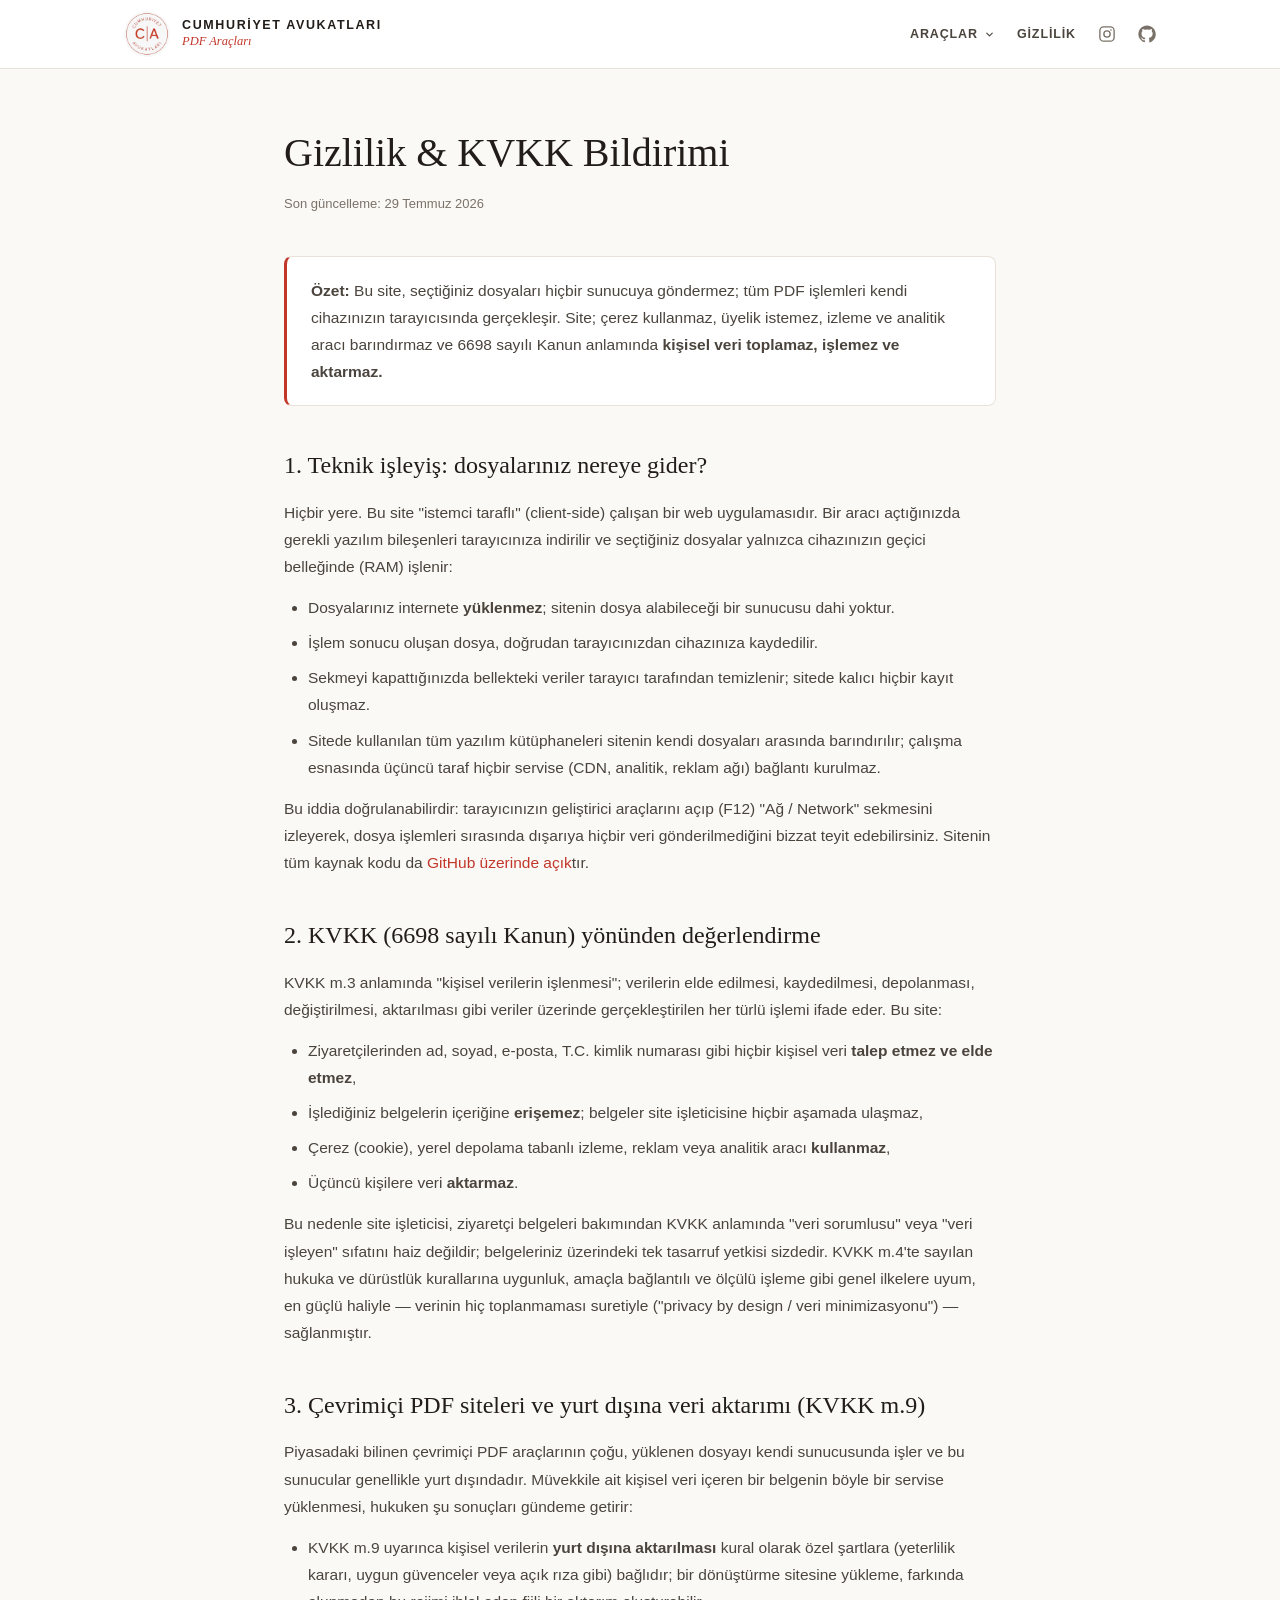
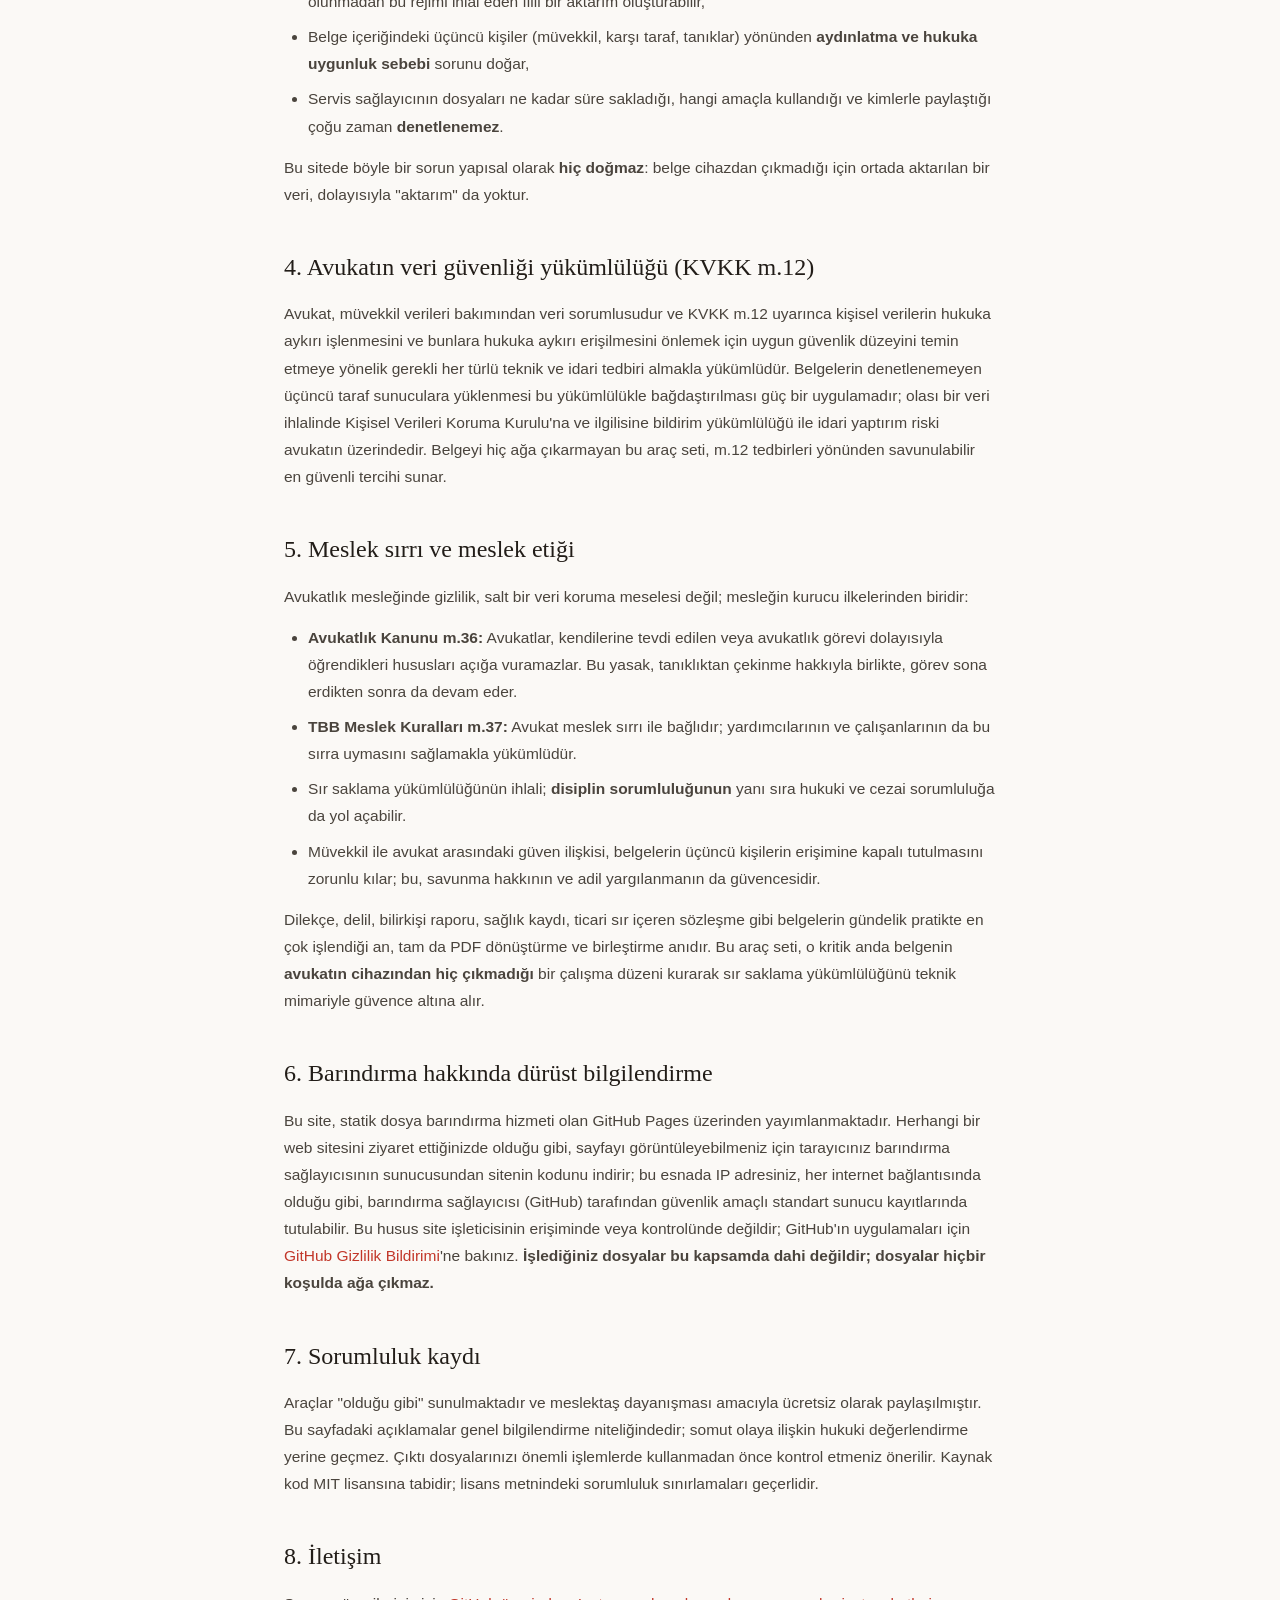
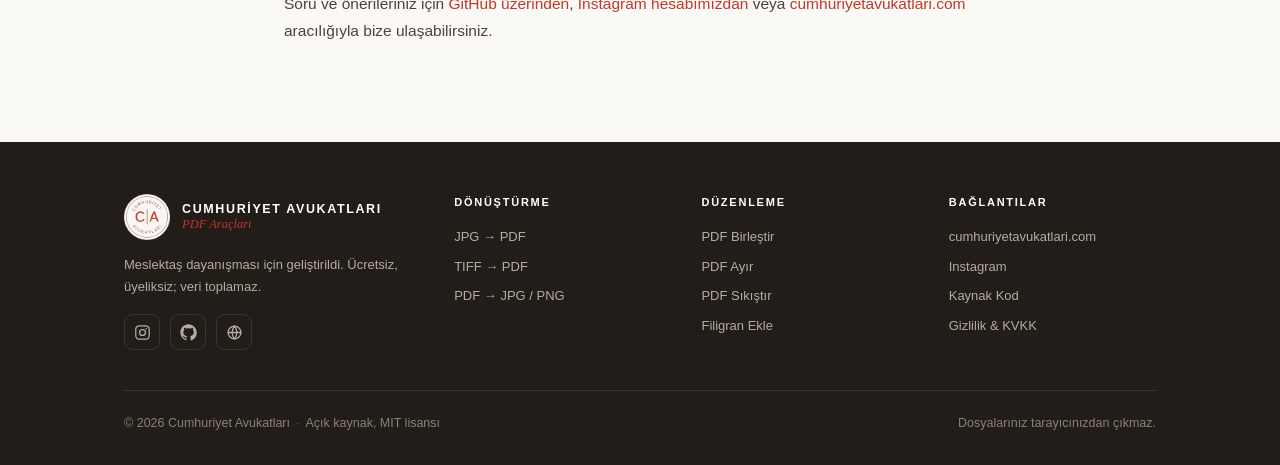
==== commit ededefd4: "Üst menüye hover mega menü, kartlara kalıcı açıklama, Instagram adresi düzeltmesi - "Araçlar" menüsü" ====
--- a/gizlilik.html
+++ b/gizlilik.html
@@ -20,9 +20,34 @@
       <svg width="20" height="20" viewBox="0 0 24 24" fill="none" stroke="currentColor" stroke-width="2" stroke-linecap="round"><path d="M4 7h16M4 12h16M4 17h16"/></svg>
     </button>
     <nav class="site-nav" id="site-nav">
-      <a href="index.html#araclar">Araçlar</a>
+      <div class="nav-drop">
+        <a href="index.html#araclar" class="nav-drop-btn">Araçlar <svg width="11" height="11" viewBox="0 0 24 24" fill="none" stroke="currentColor" stroke-width="2.5" stroke-linecap="round" stroke-linejoin="round"><path d="M6 9l6 6 6-6"/></svg></a>
+        <div class="nav-drop-panel">
+          <div class="drop-col">
+            <span class="drop-cat">Dönüştürme</span>
+            <a href="araclar/jpg-to-pdf.html">JPG &rarr; PDF</a>
+            <a href="araclar/tiff-to-pdf.html">TIFF &rarr; PDF</a>
+            <a href="araclar/jpg-to-pdf.html">PNG &rarr; PDF</a>
+            <a href="araclar/pdf-to-jpg.html">PDF &rarr; JPG</a>
+            <a href="araclar/pdf-to-jpg.html#png">PDF &rarr; PNG</a>
+          </div>
+          <div class="drop-col">
+            <span class="drop-cat">Birleştir &amp; Düzenle</span>
+            <a href="araclar/pdf-birlestir.html">PDF Birleştir</a>
+            <a href="araclar/pdf-ayir.html">PDF Ayır</a>
+            <a href="araclar/pdf-dondur.html">PDF Döndür</a>
+            <a href="araclar/sayfa-sil.html">Sayfa Sil</a>
+          </div>
+          <div class="drop-col">
+            <span class="drop-cat">Optimizasyon &amp; Damga</span>
+            <a href="araclar/pdf-sikistir.html">PDF Sıkıştır</a>
+            <a href="araclar/filigran.html">Filigran Ekle</a>
+            <a href="araclar/sayfa-numarasi.html">Sayfa Numarası</a>
+          </div>
+        </div>
+      </div>
       <a href="gizlilik.html">Gizlilik</a>
-      <a class="nav-icon" href="https://www.instagram.com/cumhuriyetavukatlari" target="_blank" rel="noopener" title="Instagram" aria-label="Instagram"><svg width="18" height="18" viewBox="0 0 24 24" fill="none" stroke="currentColor" stroke-width="1.8" stroke-linecap="round" stroke-linejoin="round"><rect x="2.5" y="2.5" width="19" height="19" rx="5"/><circle cx="12" cy="12" r="4.2"/><circle cx="17.3" cy="6.7" r="1.1" fill="currentColor" stroke="none"/></svg></a>
+      <a class="nav-icon" href="https://www.instagram.com/cumhuriyet_avukatlari" target="_blank" rel="noopener" title="Instagram" aria-label="Instagram"><svg width="18" height="18" viewBox="0 0 24 24" fill="none" stroke="currentColor" stroke-width="1.8" stroke-linecap="round" stroke-linejoin="round"><rect x="2.5" y="2.5" width="19" height="19" rx="5"/><circle cx="12" cy="12" r="4.2"/><circle cx="17.3" cy="6.7" r="1.1" fill="currentColor" stroke="none"/></svg></a>
       <a class="nav-icon" href="https://github.com/ersancetin/cumhuriyet-avukatlari" target="_blank" rel="noopener" title="GitHub" aria-label="GitHub"><svg width="18" height="18" viewBox="0 0 24 24" fill="currentColor"><path d="M12 .5C5.6.5.5 5.6.5 12c0 5.1 3.3 9.4 7.9 10.9.6.1.8-.2.8-.6v-2c-3.2.7-3.9-1.4-3.9-1.4-.5-1.3-1.3-1.7-1.3-1.7-1-.7.1-.7.1-.7 1.2.1 1.8 1.2 1.8 1.2 1 1.8 2.8 1.3 3.4 1 .1-.8.4-1.3.7-1.6-2.6-.3-5.3-1.3-5.3-5.7 0-1.3.4-2.3 1.2-3.1-.1-.3-.5-1.5.1-3.1 0 0 1-.3 3.2 1.2a11 11 0 0 1 5.8 0c2.2-1.5 3.2-1.2 3.2-1.2.6 1.6.2 2.8.1 3.1.8.8 1.2 1.8 1.2 3.1 0 4.4-2.7 5.4-5.3 5.7.4.4.8 1.1.8 2.2v3.3c0 .4.2.7.8.6 4.6-1.5 7.9-5.8 7.9-10.9C23.5 5.6 18.4.5 12 .5z"/></svg></a>
     </nav>
   </div>
@@ -130,7 +155,7 @@
 
     <h2>8. İletişim</h2>
     <p>Soru ve önerileriniz için <a href="https://github.com/ersancetin/cumhuriyet-avukatlari/issues" target="_blank" rel="noopener">GitHub üzerinden</a>,
-    <a href="https://www.instagram.com/cumhuriyetavukatlari" target="_blank" rel="noopener">Instagram hesabımızdan</a>
+    <a href="https://www.instagram.com/cumhuriyet_avukatlari" target="_blank" rel="noopener">Instagram hesabımızdan</a>
     veya <a href="https://cumhuriyetavukatlari.com" target="_blank" rel="noopener">cumhuriyetavukatlari.com</a> aracılığıyla bize ulaşabilirsiniz.</p>
   </div>
 </main>
@@ -145,7 +170,7 @@
         </a>
         <p>Meslektaş dayanışması için geliştirildi. Ücretsiz, üyeliksiz; veri toplamaz.</p>
         <div class="social-links">
-          <a href="https://www.instagram.com/cumhuriyetavukatlari" target="_blank" rel="noopener" aria-label="Instagram"><svg width="17" height="17" viewBox="0 0 24 24" fill="none" stroke="currentColor" stroke-width="1.8" stroke-linecap="round" stroke-linejoin="round"><rect x="2.5" y="2.5" width="19" height="19" rx="5"/><circle cx="12" cy="12" r="4.2"/><circle cx="17.3" cy="6.7" r="1.1" fill="currentColor" stroke="none"/></svg></a>
+          <a href="https://www.instagram.com/cumhuriyet_avukatlari" target="_blank" rel="noopener" aria-label="Instagram"><svg width="17" height="17" viewBox="0 0 24 24" fill="none" stroke="currentColor" stroke-width="1.8" stroke-linecap="round" stroke-linejoin="round"><rect x="2.5" y="2.5" width="19" height="19" rx="5"/><circle cx="12" cy="12" r="4.2"/><circle cx="17.3" cy="6.7" r="1.1" fill="currentColor" stroke="none"/></svg></a>
           <a href="https://github.com/ersancetin/cumhuriyet-avukatlari" target="_blank" rel="noopener" aria-label="GitHub"><svg width="17" height="17" viewBox="0 0 24 24" fill="currentColor"><path d="M12 .5C5.6.5.5 5.6.5 12c0 5.1 3.3 9.4 7.9 10.9.6.1.8-.2.8-.6v-2c-3.2.7-3.9-1.4-3.9-1.4-.5-1.3-1.3-1.7-1.3-1.7-1-.7.1-.7.1-.7 1.2.1 1.8 1.2 1.8 1.2 1 1.8 2.8 1.3 3.4 1 .1-.8.4-1.3.7-1.6-2.6-.3-5.3-1.3-5.3-5.7 0-1.3.4-2.3 1.2-3.1-.1-.3-.5-1.5.1-3.1 0 0 1-.3 3.2 1.2a11 11 0 0 1 5.8 0c2.2-1.5 3.2-1.2 3.2-1.2.6 1.6.2 2.8.1 3.1.8.8 1.2 1.8 1.2 3.1 0 4.4-2.7 5.4-5.3 5.7.4.4.8 1.1.8 2.2v3.3c0 .4.2.7.8.6 4.6-1.5 7.9-5.8 7.9-10.9C23.5 5.6 18.4.5 12 .5z"/></svg></a>
           <a href="https://cumhuriyetavukatlari.com" target="_blank" rel="noopener" aria-label="Web sitesi"><svg width="17" height="17" viewBox="0 0 24 24" fill="none" stroke="currentColor" stroke-width="1.8" stroke-linecap="round" stroke-linejoin="round"><circle cx="12" cy="12" r="9"/><path d="M3 12h18M12 3a14 14 0 0 1 0 18M12 3a14 14 0 0 0 0 18"/></svg></a>
         </div>
@@ -171,7 +196,7 @@
         <h4>Bağlantılar</h4>
         <ul>
           <li><a href="https://cumhuriyetavukatlari.com" target="_blank" rel="noopener">cumhuriyetavukatlari.com</a></li>
-          <li><a href="https://www.instagram.com/cumhuriyetavukatlari" target="_blank" rel="noopener">Instagram</a></li>
+          <li><a href="https://www.instagram.com/cumhuriyet_avukatlari" target="_blank" rel="noopener">Instagram</a></li>
           <li><a href="https://github.com/ersancetin/cumhuriyet-avukatlari" target="_blank" rel="noopener">Kaynak Kod</a></li>
           <li><a href="gizlilik.html">Gizlilik &amp; KVKK</a></li>
         </ul>
--- a/assets/css/style.css
+++ b/assets/css/style.css
@@ -55,6 +55,7 @@
   justify-content: space-between;
   height: 68px;
   gap: 16px;
+  position: relative;
 }
 
 .brand { display: flex; align-items: center; gap: 12px; color: var(--ink); min-width: 0; }
@@ -89,6 +90,50 @@
 }
 .site-nav .nav-icon:hover { color: var(--red); }
 .site-nav .nav-icon svg { display: block; }
+
+/* "Araçlar" hover mega menüsü */
+.nav-drop { display: flex; align-items: center; padding: 23px 0; }
+.nav-drop-btn { display: inline-flex; align-items: center; gap: 6px; }
+.nav-drop-btn svg { transition: transform .15s ease; }
+.nav-drop:hover .nav-drop-btn svg { transform: rotate(180deg); }
+.nav-drop-panel {
+  display: none;
+  position: absolute;
+  top: 100%;
+  left: 0;
+  right: 0;
+  background: var(--white);
+  border: 1px solid var(--line);
+  border-top: 2px solid var(--red);
+  border-radius: 0 0 12px 12px;
+  box-shadow: 0 16px 40px rgba(34, 29, 24, .12);
+  padding: 24px 26px 26px;
+  grid-template-columns: repeat(3, 1fr);
+  gap: 4px 32px;
+  z-index: 60;
+}
+.nav-drop:hover .nav-drop-panel,
+.nav-drop:focus-within .nav-drop-panel { display: grid; }
+.drop-col { display: flex; flex-direction: column; }
+.drop-cat {
+  font-size: 10.5px;
+  font-weight: 700;
+  letter-spacing: .16em;
+  text-transform: uppercase;
+  color: var(--red);
+  margin-bottom: 10px;
+  padding: 0 10px;
+}
+.site-nav .nav-drop-panel a {
+  text-transform: none;
+  letter-spacing: 0;
+  font-size: 13.5px;
+  font-weight: 600;
+  color: var(--ink-soft);
+  padding: 7px 10px;
+  border-radius: 7px;
+}
+.site-nav .nav-drop-panel a:hover { background: var(--red-soft); color: var(--red); }
 
 .nav-toggle {
   display: none;
@@ -271,18 +316,8 @@
   padding: 1px 8px;
   margin-top: 4px;
 }
-/* açıklama ve eylem, fareyle üzerine gelince belirir (ilovepdf tarzı) */
-.tool-card .card-more {
-  max-height: 0;
-  opacity: 0;
-  overflow: hidden;
-  transition: max-height .25s ease, opacity .2s ease, margin .25s ease;
-}
-.tool-card:hover .card-more, .tool-card:focus-visible .card-more {
-  max-height: 120px;
-  opacity: 1;
-  margin-top: 12px;
-}
+/* açıklama her zaman görünür; "Aracı Aç" fareyle üzerine gelince belirir */
+.tool-card .card-more { display: block; margin-top: 12px; }
 .tool-card .card-more p { font-size: 13px; color: var(--muted); line-height: 1.5; }
 .tool-card .card-more .open {
   display: inline-flex;
@@ -294,10 +329,17 @@
   letter-spacing: .06em;
   text-transform: uppercase;
   color: var(--red);
-}
-/* dokunmatik cihazlarda açıklamalar her zaman görünür */
+  opacity: 0;
+  transform: translateY(3px);
+  transition: opacity .18s ease, transform .18s ease;
+}
+.tool-card:hover .card-more .open, .tool-card:focus-visible .card-more .open {
+  opacity: 1;
+  transform: translateY(0);
+}
+/* dokunmatik cihazlarda bağlantı her zaman görünür */
 @media (hover: none) {
-  .tool-card .card-more { max-height: none; opacity: 1; margin-top: 12px; }
+  .tool-card .card-more .open { opacity: 1; transform: none; }
 }
 
 /* ---------- Security section ---------- */
@@ -636,6 +678,10 @@
   .site-nav a:first-child { border-top: none; }
   .site-nav .nav-icon { gap: 10px; }
   .site-nav .nav-icon::after { content: attr(title); }
+  /* mobilde mega menü devre dışı: "Araçlar" düz bağlantı olarak davranır */
+  .site-nav .nav-drop { display: contents; }
+  .nav-drop-panel { display: none !important; }
+  .nav-drop-btn svg { display: none; }
 
   .hero { padding: 52px 0 44px; }
   .hero p.lead { font-size: 15.5px; }
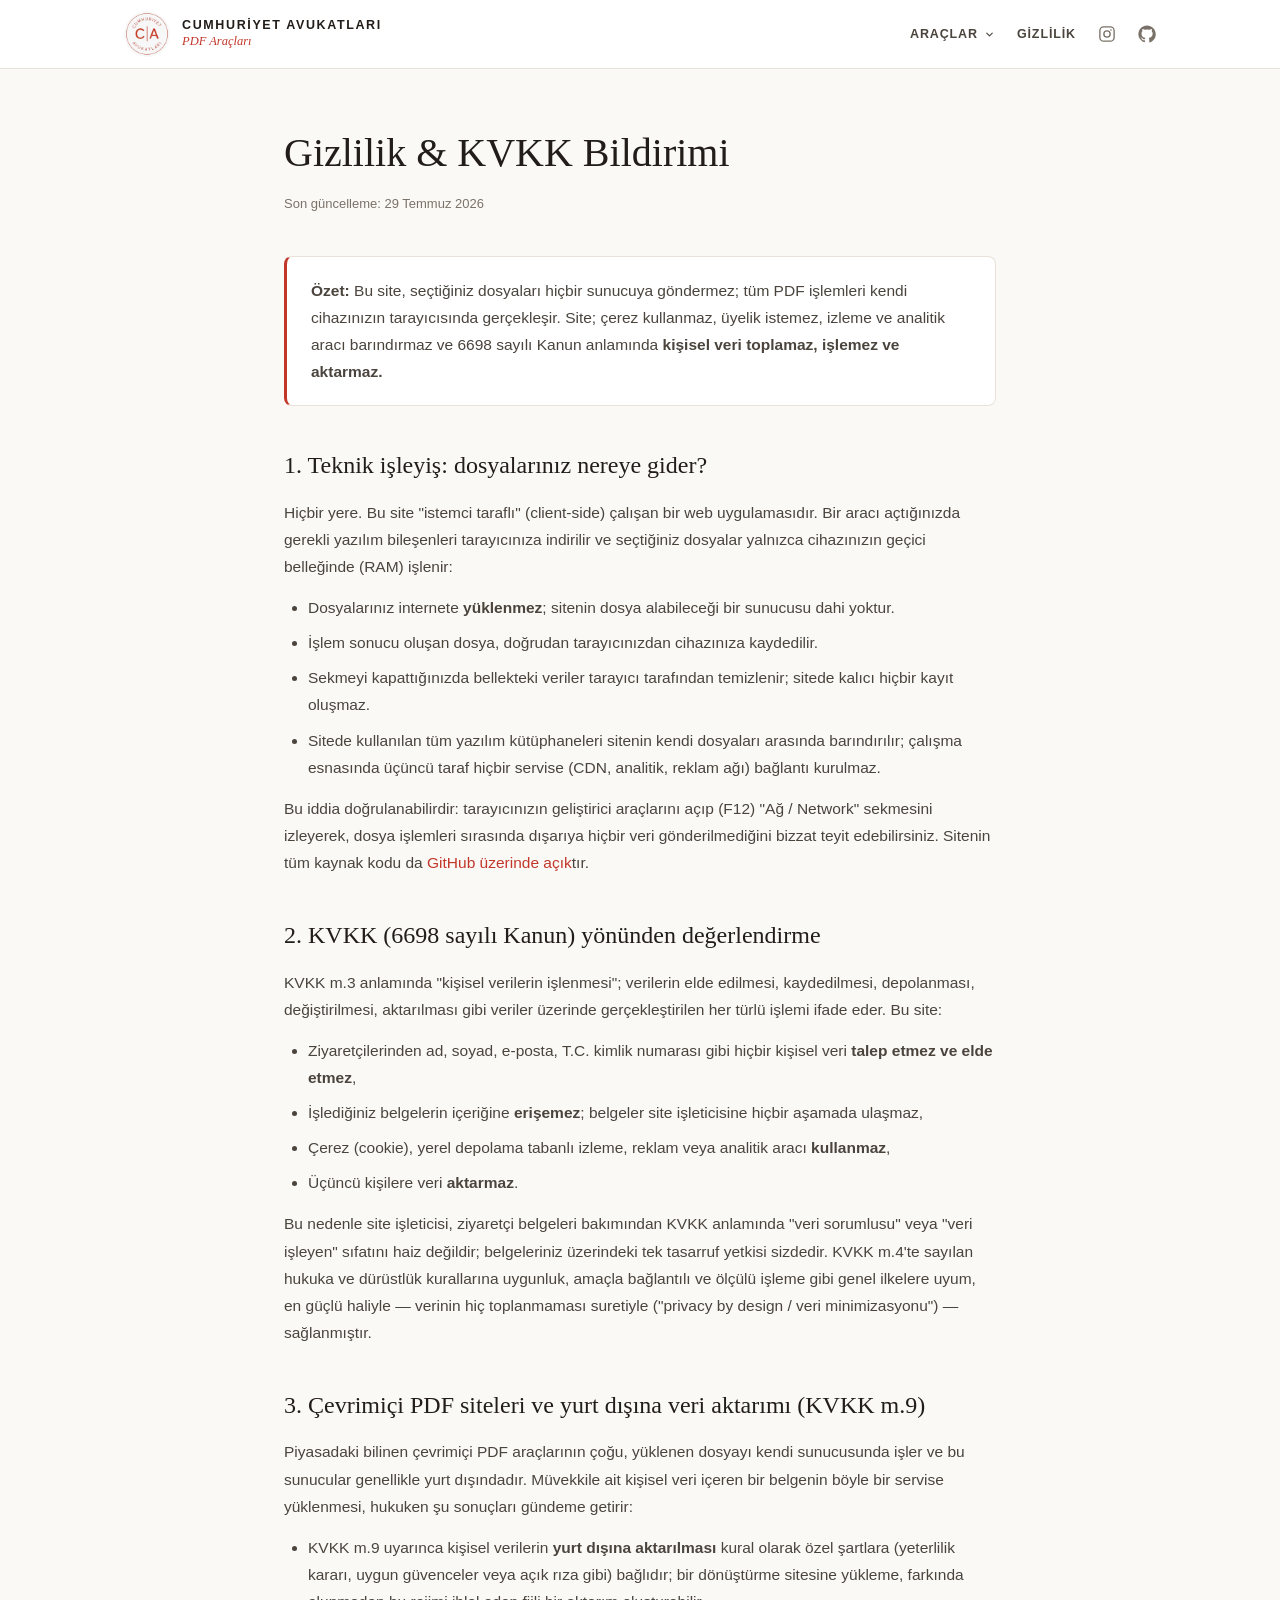
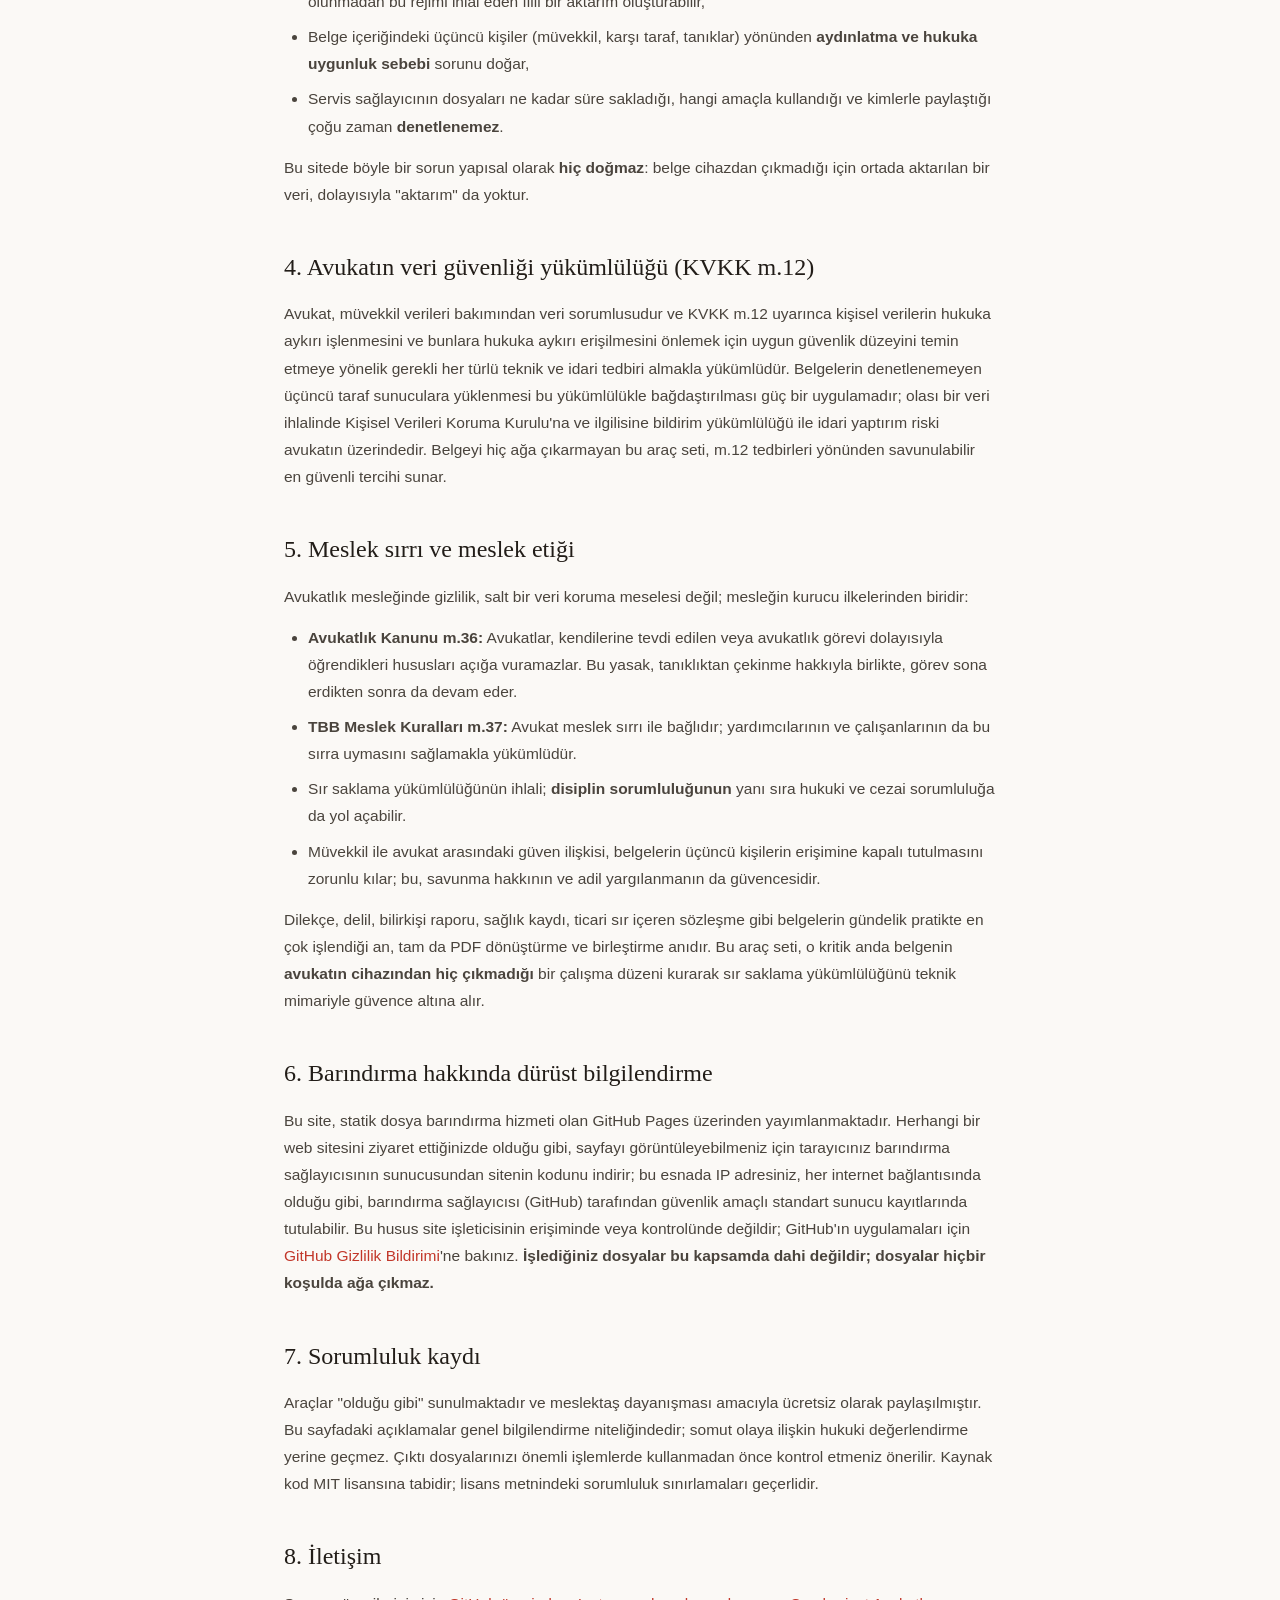
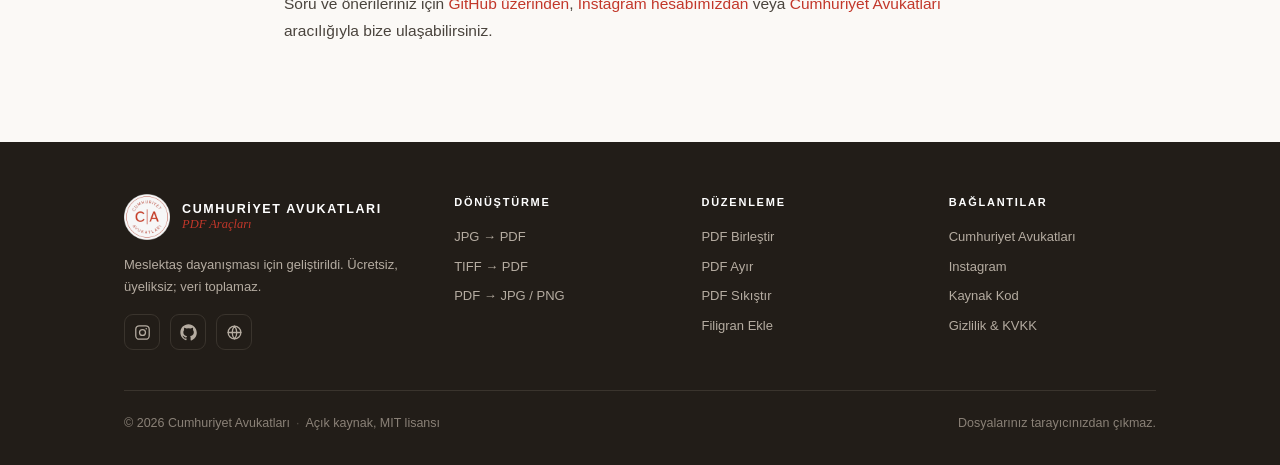
==== commit 97b07f01: "Footer bağlantı metnini "Cumhuriyet Avukatları" yap Co-Authored-By: Claude Fable 5 <noreply@anthropi" ====
--- a/gizlilik.html
+++ b/gizlilik.html
@@ -156,7 +156,7 @@
     <h2>8. İletişim</h2>
     <p>Soru ve önerileriniz için <a href="https://github.com/ersancetin/cumhuriyet-avukatlari/issues" target="_blank" rel="noopener">GitHub üzerinden</a>,
     <a href="https://www.instagram.com/cumhuriyet_avukatlari" target="_blank" rel="noopener">Instagram hesabımızdan</a>
-    veya <a href="https://cumhuriyetavukatlari.com" target="_blank" rel="noopener">cumhuriyetavukatlari.com</a> aracılığıyla bize ulaşabilirsiniz.</p>
+    veya <a href="https://cumhuriyetavukatlari.com" target="_blank" rel="noopener">Cumhuriyet Avukatları</a> aracılığıyla bize ulaşabilirsiniz.</p>
   </div>
 </main>
 
@@ -195,7 +195,7 @@
       <div class="footer-col">
         <h4>Bağlantılar</h4>
         <ul>
-          <li><a href="https://cumhuriyetavukatlari.com" target="_blank" rel="noopener">cumhuriyetavukatlari.com</a></li>
+          <li><a href="https://cumhuriyetavukatlari.com" target="_blank" rel="noopener">Cumhuriyet Avukatları</a></li>
           <li><a href="https://www.instagram.com/cumhuriyet_avukatlari" target="_blank" rel="noopener">Instagram</a></li>
           <li><a href="https://github.com/ersancetin/cumhuriyet-avukatlari" target="_blank" rel="noopener">Kaynak Kod</a></li>
           <li><a href="gizlilik.html">Gizlilik &amp; KVKK</a></li>
--- a/assets/css/style.css
+++ b/assets/css/style.css
@@ -495,6 +495,84 @@
 .dropzone input[type=file] { display: none; }
 
 .file-list { margin-top: 18px; display: flex; flex-direction: column; gap: 8px; }
+
+/* önizlemeli dosya kartları */
+.fg-hint { font-size: 12.5px; color: var(--muted); margin-bottom: 12px; text-align: center; }
+.fg-cards {
+  display: grid;
+  grid-template-columns: repeat(auto-fill, minmax(150px, 1fr));
+  gap: 12px;
+}
+.file-card {
+  position: relative;
+  background: var(--white);
+  border: 1px solid var(--line);
+  border-radius: 10px;
+  padding: 10px;
+  text-align: center;
+  transition: border-color .15s ease, box-shadow .15s ease;
+}
+.file-card[draggable="true"] { cursor: grab; }
+.file-card.dragging { opacity: .45; }
+.file-card.drag-over { border-color: var(--red); box-shadow: 0 0 0 2px var(--red-soft); }
+.file-card:hover { border-color: var(--line-strong); }
+.fc-thumb {
+  height: 130px;
+  display: flex;
+  align-items: center;
+  justify-content: center;
+  background: var(--paper);
+  border: 1px solid var(--line);
+  border-radius: 7px;
+  overflow: hidden;
+  margin-bottom: 8px;
+  color: var(--line-strong);
+  pointer-events: none;
+}
+.fc-thumb img { max-width: 100%; max-height: 100%; display: block; box-shadow: 0 1px 4px rgba(34,29,24,.12); }
+.fc-name {
+  font-size: 12.5px;
+  font-weight: 600;
+  overflow: hidden;
+  text-overflow: ellipsis;
+  white-space: nowrap;
+}
+.fc-meta { font-size: 11.5px; color: var(--muted); }
+.fc-num {
+  position: absolute;
+  top: 16px;
+  left: 16px;
+  z-index: 2;
+  width: 22px; height: 22px;
+  border-radius: 50%;
+  background: var(--red);
+  color: var(--white);
+  font-size: 11.5px;
+  font-weight: 700;
+  display: flex;
+  align-items: center;
+  justify-content: center;
+  box-shadow: 0 1px 4px rgba(34,29,24,.25);
+}
+.fc-del {
+  position: absolute;
+  top: 16px;
+  right: 16px;
+  z-index: 2;
+  width: 22px; height: 22px;
+  border-radius: 50%;
+  border: none;
+  background: rgba(34,29,24,.55);
+  color: var(--white);
+  font-size: 14px;
+  line-height: 1;
+  cursor: pointer;
+  display: flex;
+  align-items: center;
+  justify-content: center;
+}
+.fc-del:hover { background: var(--red); }
+.fc-actions { display: flex; justify-content: center; gap: 6px; margin-top: 8px; }
 .file-row {
   display: flex;
   align-items: center;
@@ -705,6 +783,3 @@
   .file-row { flex-wrap: wrap; }
 }
 
-@media (max-width: 420px) {
-  .brand-text small { display: none; }
-}
